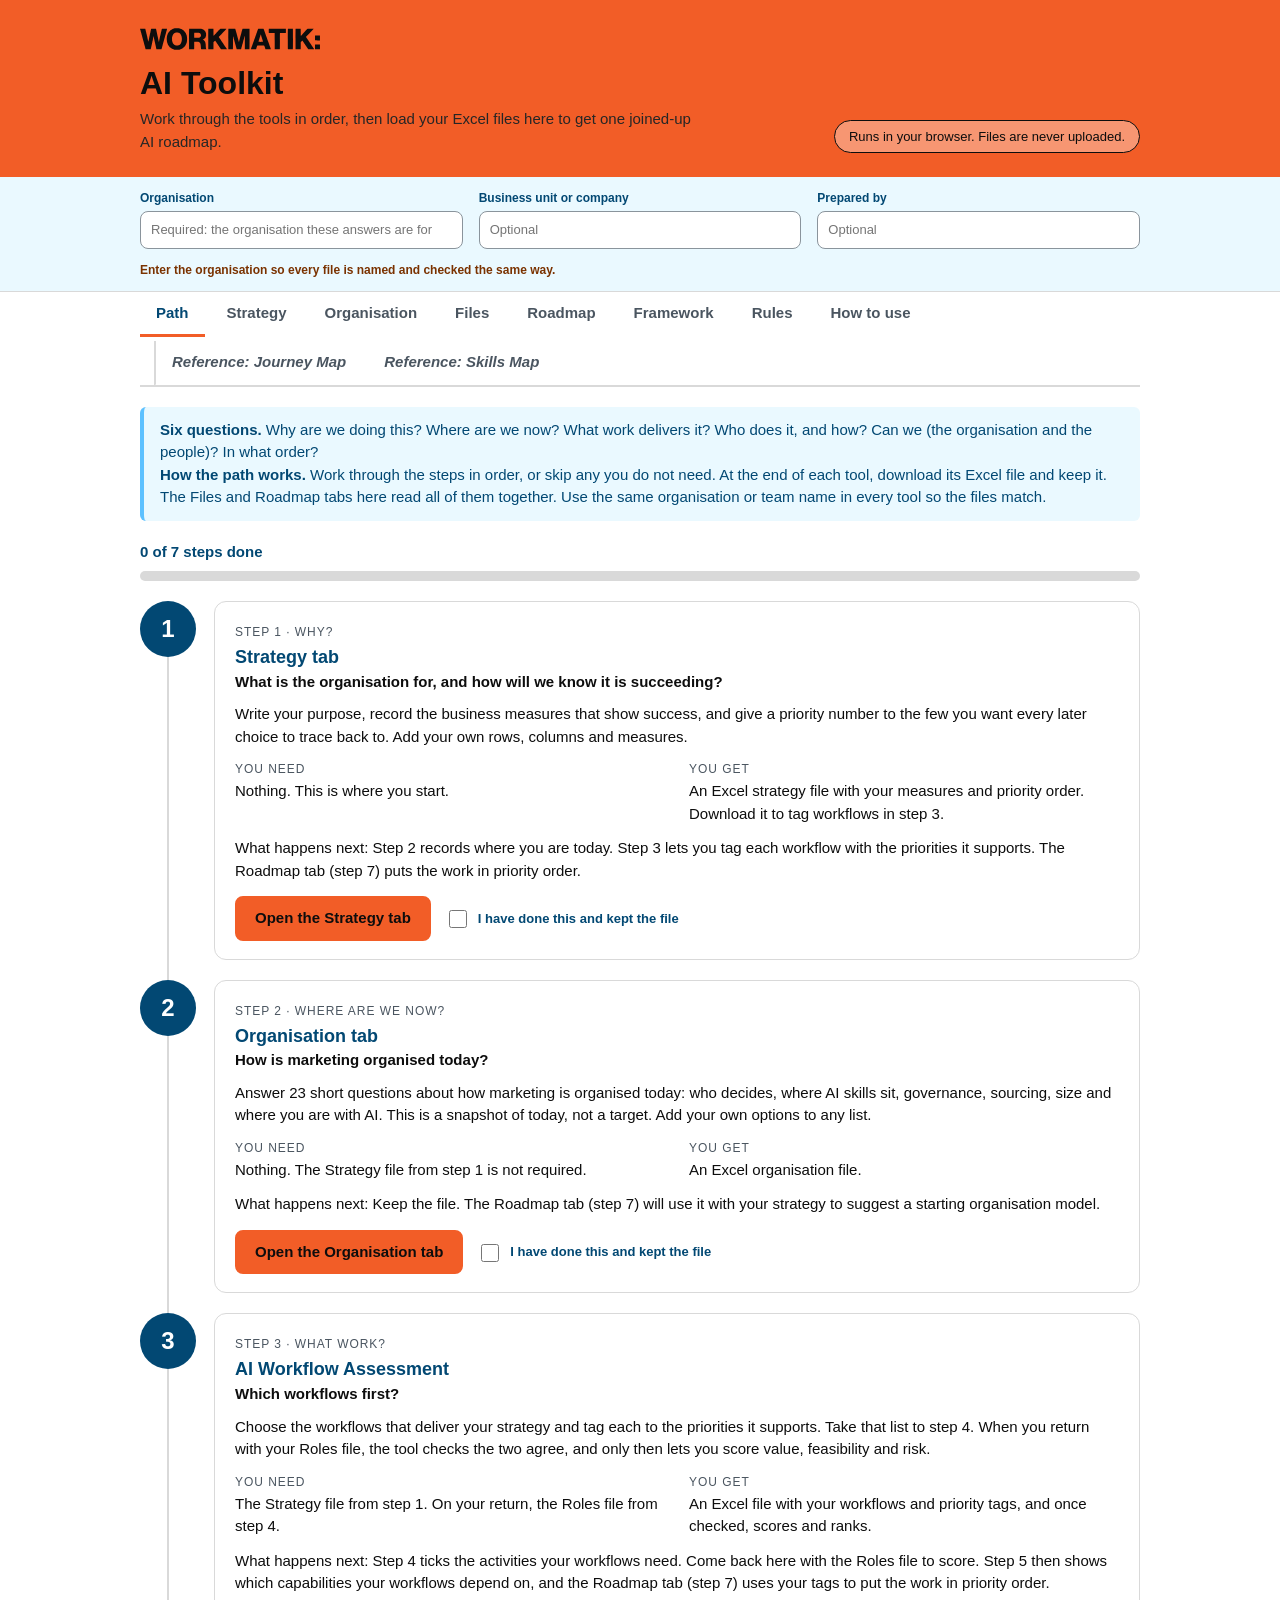
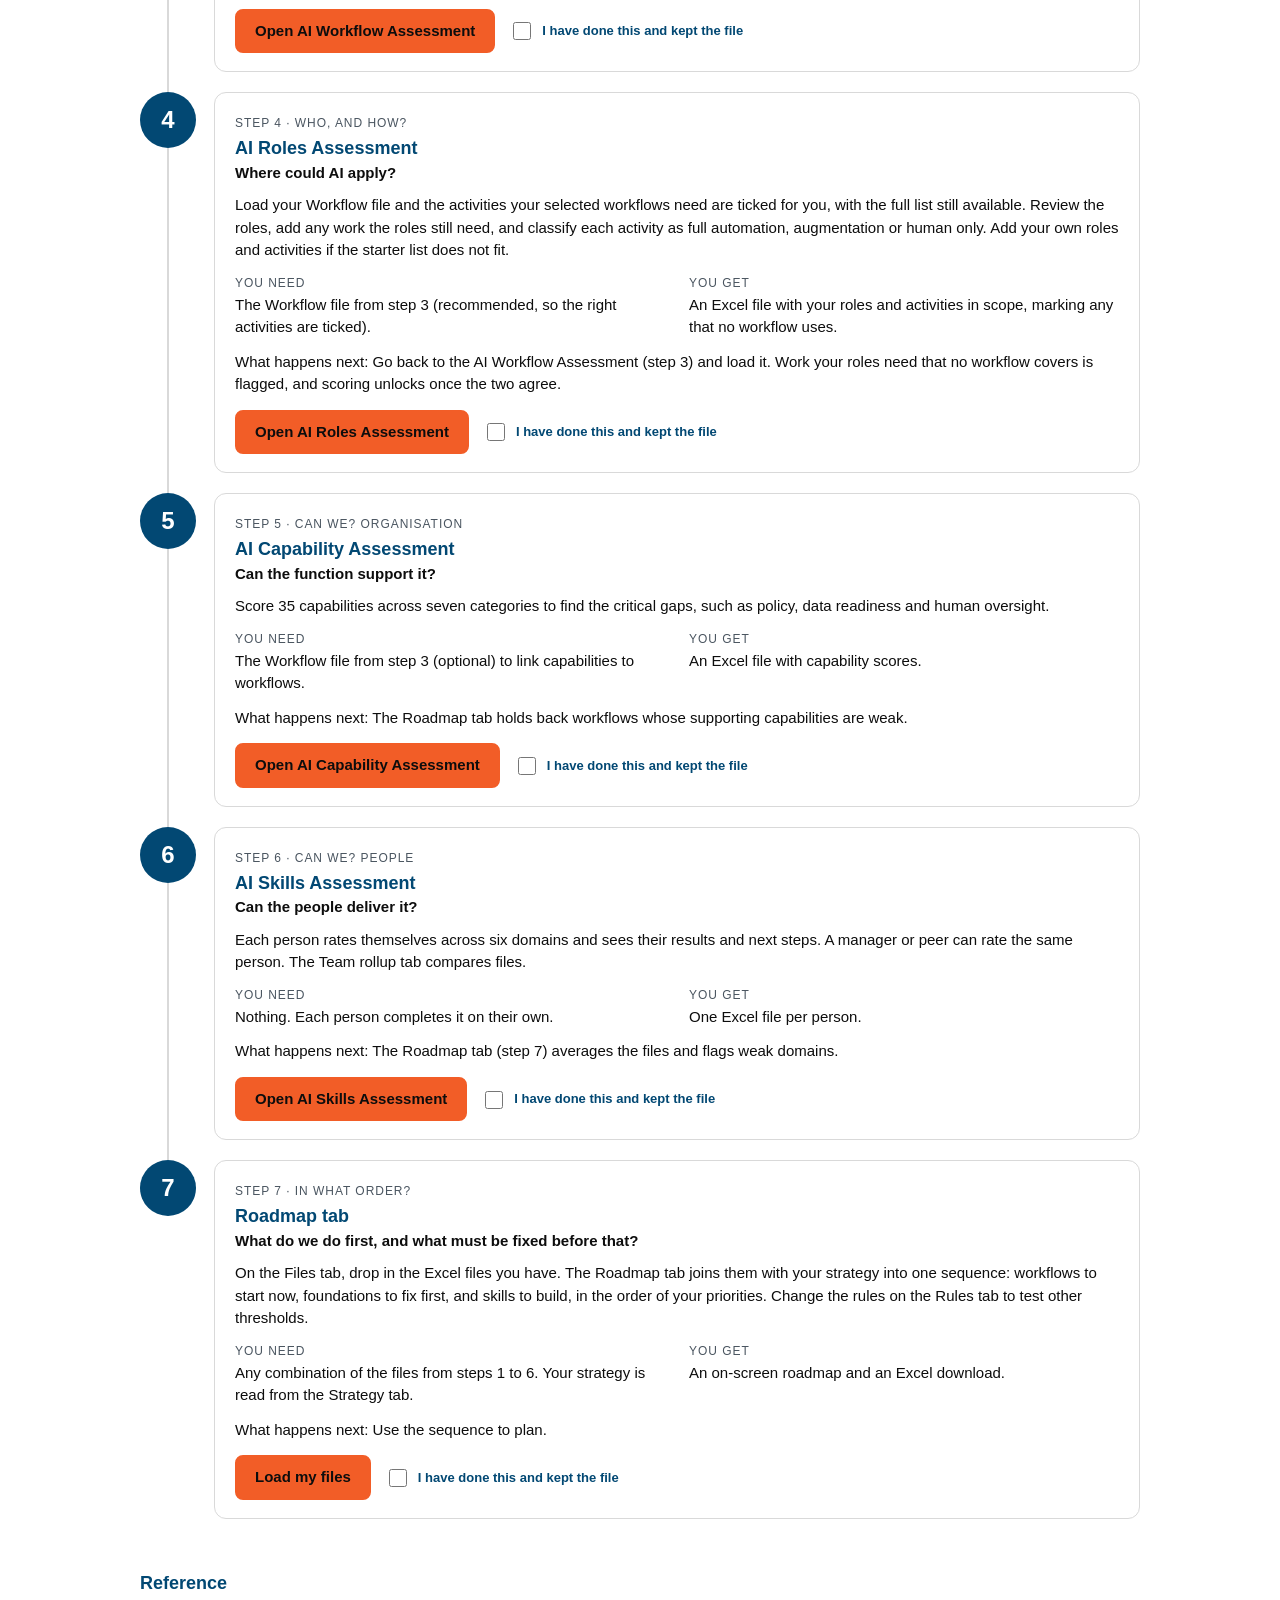
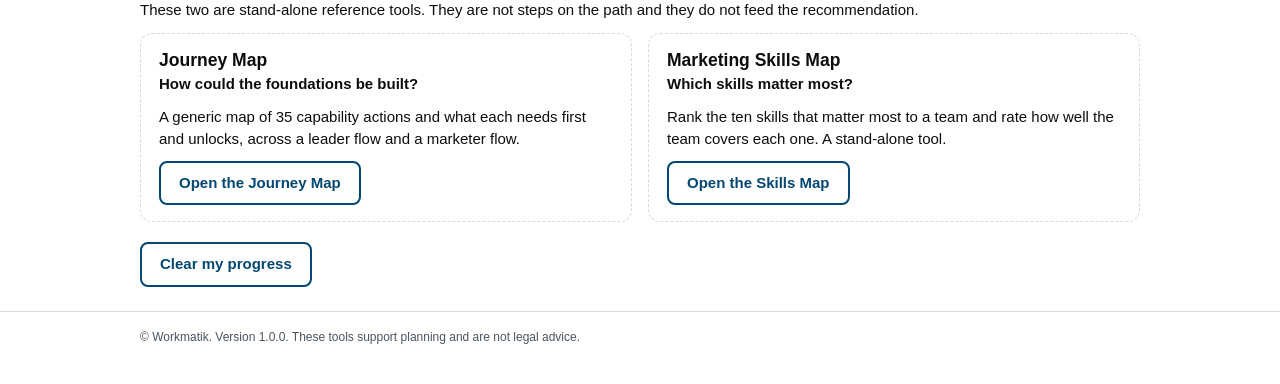
==== index.html @ 6f451d97 "Framework: organisation models, team shape, sources Co-Authored-By: Claude Sonnet 5.5 <noreply@anthr" ====
<!doctype html>
<html lang="en-GB">
<head>
<meta charset="utf-8">
<meta name="viewport" content="width=device-width, initial-scale=1">
<title>AI Toolkit | Workmatik</title>
<meta name="description" content="A guided path through the Workmatik AI tools: roles, workflows, capabilities, skills and one joined-up strategy. Each step says what to do, what file you get and where it goes next.">
<meta property="og:title" content="Workmatik AI Toolkit">
<meta property="og:description" content="Seven steps from your strategy to one joined-up AI roadmap. Each tool runs in your browser.">
<meta property="og:type" content="website">
<meta property="og:url" content="https://scottstockwellworkmatik.github.io/workmatik-ai-toolkit/">
<meta property="og:site_name" content="Workmatik">
<meta property="og:image" content="https://scottstockwellworkmatik.github.io/workmatik-ai-toolkit/og-image-toolkit-steps.png">
<meta property="og:image:width" content="2400">
<meta property="og:image:height" content="1260">
<meta property="og:image:alt" content="Workmatik AI Toolkit: seven connected steps from Strategy to Roadmap">
<meta name="twitter:card" content="summary_large_image">
<link rel="icon" type="image/png" href="favicon-96x96.png" sizes="96x96">
<link rel="icon" type="image/svg+xml" href="favicon.svg">
<link rel="shortcut icon" href="favicon.ico">
<link rel="apple-touch-icon" sizes="180x180" href="apple-touch-icon.png">
<meta name="apple-mobile-web-app-title" content="AI Toolkit">
<link rel="manifest" href="site.webmanifest">
<link rel="stylesheet" href="css/styles.css?v=1">
<link rel="stylesheet" href="css/toolkit.css?v=11">
<link rel="stylesheet" href="css/framework.css?v=1">
<link rel="stylesheet" href="css/workmatik-shared.css?v=3x">
</head>
<body>
<a class="skip" href="#main">Skip to content</a>
<header class="site-header">
  <div class="wrap header-inner">
    <div>
      <img class="logo" src="assets/logo-black.svg" alt="Workmatik" id="logoScreen">
      <h1>AI Toolkit</h1>
      <p class="sub">Work through the tools in order, then load your Excel files here to get one joined-up AI roadmap.</p>
    </div>
    <p class="privacy-chip">Runs in your browser. Files are never uploaded.</p>
  </div>
</header>
<div id="orgBlock"></div>

<main id="main" class="wrap">
  <p id="loadError" class="error" role="alert" hidden></p>
  <div class="tabs" role="tablist" aria-label="Sections">
    <button class="tab" role="tab" id="tab-path" aria-controls="panel-path" aria-selected="true">Path</button>
    <button class="tab" role="tab" id="tab-strategy" aria-controls="panel-strategy" aria-selected="false" tabindex="-1">Strategy</button>
    <button class="tab" role="tab" id="tab-organisation" aria-controls="panel-organisation" aria-selected="false" tabindex="-1">Organisation</button>
    <button class="tab" role="tab" id="tab-files" aria-controls="panel-files" aria-selected="false" tabindex="-1">Files</button>
    <button class="tab" role="tab" id="tab-roadmap" aria-controls="panel-roadmap" aria-selected="false" tabindex="-1">Roadmap</button>
    <button class="tab" role="tab" id="tab-framework" aria-controls="panel-framework" aria-selected="false" tabindex="-1">Framework</button>
    <button class="tab" role="tab" id="tab-rules" aria-controls="panel-rules" aria-selected="false" tabindex="-1">Rules</button>
    <button class="tab" role="tab" id="tab-guide" aria-controls="panel-guide" aria-selected="false" tabindex="-1">How to use</button>
    <button class="tab ref first" role="tab" id="tab-journey" aria-controls="panel-journey" aria-selected="false" tabindex="-1">Reference: Journey Map</button>
    <button class="tab ref" role="tab" id="tab-skillsmap" aria-controls="panel-skillsmap" aria-selected="false" tabindex="-1">Reference: Skills Map</button>
  </div>

  <section id="panel-path" role="tabpanel" aria-labelledby="tab-path">
  <div class="info-box"><strong>Six questions.</strong> Why are we doing this? Where are we now? What work delivers it? Who does it, and how? Can we (the organisation and the people)? In what order? <br><strong>How the path works.</strong> Work through the steps in order, or skip any you do not need. At the end of each tool, download its Excel file and keep it. The Files and Roadmap tabs here read all of them together. Use the same organisation or team name in every tool so the files match.</div>

  <div class="tk-progress" aria-live="polite"><span id="progressText"></span><div class="bar" aria-hidden="true"><span id="progressBar"></span></div></div>

  <ol class="tk-steps" id="steps"></ol>

  <h2 class="tk-ref-h">Reference</h2>
  <p class="lead">These two are stand-alone reference tools. They are not steps on the path and they do not feed the recommendation.</p>
  <ul class="tk-refs" id="refSteps"></ul>

  <div class="actions"><button class="btn" id="btnReset" type="button">Clear my progress</button></div>
  </section>

  <section id="panel-strategy" role="tabpanel" aria-labelledby="tab-strategy" hidden>
    <div class="info-box"><strong>Start with business success.</strong> Say what the organisation is for, then list the measures that show it is succeeding. Choose a priority number (1 is first) on the few measures you want to carry through the other tools. Everything you tag later traces back to these.</div>
    <div class="card">
      <h2>Purpose and strategy</h2>
      <label for="strategyPurpose" class="hint">One or two sentences for your over-arching strategy: what your organisation or business area is for and how you intend to succeed.</label>
      <textarea id="strategyPurpose" rows="3" maxlength="600" class="sm-purpose"></textarea>
    </div>
    <div class="card">
      <h2>Measures that show success</h2>
      <p class="hint">Rows are the outcomes you want. Columns are how you judge them. Add, rename or remove either to suit your organisation. A measure with a priority number is tracked through the rest of the toolkit; leave it as Not tracked to keep it on record only.</p>
      <div id="strategyMatrix"></div>
    </div>
    <div class="card">
      <h2>Tracked priorities</h2>
      <div id="strategyRanked"></div>
    </div>
    <div class="actions">
      <button class="btn primary" id="btnStrategyDownload" type="button">Download strategy (XLSX)</button>
      <button class="btn" id="btnStrategyLoad" type="button">Load a strategy file</button>
      <button class="btn" id="btnStrategyClear" type="button">Clear</button>
      <input id="strategyFile" type="file" accept=".xlsx" hidden>
    </div>
    <ul id="strategyMessages" class="messages" aria-live="polite"></ul>
    <div id="strategyNext" class="sm-next" hidden></div>
  </section>

  <section id="panel-files" role="tabpanel" aria-labelledby="tab-files" hidden>
    <div class="info-box"><strong>Load the files you have.</strong> Use the Excel files you downloaded from the other Workmatik tools. Any combination works. The page recognises each file by its contents, so you can load them all at once.</div>
    <div class="dropzone" id="dropzone">
      <button class="btn primary" id="btnPick" type="button">Choose Excel files</button>
      <input id="fileInput" type="file" accept=".xlsx" multiple hidden>
      <span>or drop them here</span>
    </div>
    <ul id="loadMessages" class="messages" aria-live="polite"></ul>
    <div class="card">
      <h2>Files loaded</h2>
      <div class="table-scroll"><table id="fileTable"></table></div>
      <div class="actions"><button class="btn primary" id="btnGoRoadmap" type="button">See the roadmap</button><button class="btn" id="btnClear" type="button">Remove all files</button></div>
    </div>
  </section>

  <section id="panel-roadmap" role="tabpanel" aria-labelledby="tab-roadmap" hidden>
    <div id="roadmapEmpty" class="empty">Load at least one file on the Files tab to see the roadmap.</div>
    <div id="roadmapBody" hidden></div>
  </section>

  <section id="panel-organisation" role="tabpanel" aria-labelledby="tab-organisation" hidden>
    <div id="orgStep"></div>
  </section>

  <section id="panel-journey" role="tabpanel" aria-labelledby="tab-journey" hidden>
    <div class="info-box"><strong>Reference.</strong> A generic map. It is not a step on the path and not a recommendation for your organisation.</div>
    <iframe class="tk-frame" id="frame-journey" data-src="journey/index.html?embed=1" title="Marketing AI Journey Map"></iframe>
  </section>

  <section id="panel-skillsmap" role="tabpanel" aria-labelledby="tab-skillsmap" hidden>
    <div class="info-box"><strong>Reference.</strong> The Marketing Skills Map is a stand-alone tool. It is not a step on the path and it does not feed the recommendation.</div>
    <h2>Marketing Skills Map</h2>
    <p>Rank the ten skills that matter most to a team and rate how well the team covers each one. It opens in a new tab, and your organisation details are carried across for you.</p>
    <p><a class="btn primary" href="../ai-skills-map/" target="_blank" rel="noopener">Open the Marketing Skills Map</a></p>
  </section>

  <section id="panel-framework" role="tabpanel" aria-labelledby="tab-framework" hidden>
    <div id="fwref"><h1>AI Framework Reference</h1><p class="fw-intro">What domain, capability, skill, workflow, activity and use case each mean, and how the Workmatik AI tools fit together.</p><main>

  <h2>The terms at a glance</h2>
  <p class="lead">One word per level, used the same way in every tool. Capabilities and skills describe what can be done. Roles, workflows, activities and use cases describe the work.</p>
  <table class="defs">
    <thead><tr><th>Term</th><th>What it is</th><th>Question it answers</th><th>Level</th><th>Real example</th></tr></thead>
    <tbody>
      <tr><td>Domain</td><td>A subject area that groups related items. It is a heading, not something that can be scored on its own.</td><td>Which area is this in?</td><td><span class="tag">Grouping</span></td><td>&ldquo;Data &amp; privacy&rdquo; (AI Skills Assessment)</td></tr>
      <tr><td>Capability</td><td>Something a team or function can do reliably, repeatedly and with evidence. It does not depend on one person.</td><td>Can the function do this?</td><td><span class="tag">Team or function</span></td><td>G1, &ldquo;Set AI policy and acceptable use&rdquo;</td></tr>
      <tr><td>Skill</td><td>What an individual knows or can do, rated by level.</td><td>Can this person do this?</td><td><span class="tag">Individual</span></td><td>&ldquo;Assesses AI tools against EU AI Act classification criteria&rdquo; at Level 3</td></tr>
      <tr><td>Role</td><td>A job, made up of tasks and activities.</td><td>Who does the work?</td><td><span class="tag work">Work</span></td><td>Content Writer / Copywriter</td></tr>
      <tr><td>Workflow</td><td>A repeatable sequence of steps, handoffs and decisions that turns an input into an outcome, usually across several roles.</td><td>How does the work flow, end to end?</td><td><span class="tag work">Work</span></td><td>Content planning to publication (WF01)</td></tr>
      <tr><td>Activity</td><td>One unit of work inside a role and inside a workflow. This is the shared unit.</td><td>What exactly is done?</td><td><span class="tag work">Work</span></td><td>&ldquo;Blog post writing&rdquo;</td></tr>
      <tr><td>Use case</td><td>A specific application of AI to a specific activity or workflow, for a stated outcome.</td><td>Where and how do we apply AI?</td><td><span class="tag work">Work</span></td><td>That activity classed as Augmentation: AI supports, a person decides</td></tr>
    </tbody>
  </table>

  <h2>An analogy: a restaurant kitchen</h2>
  <div class="card">
    <ul class="kitchen">
      <li><b>Domain</b> is the section of the kitchen, such as pastry or grill.</li>
      <li><b>Capability</b> is the kitchen being able to put out a perfect dessert at 200 covers, however many cooks are on shift.</li>
      <li><b>Skill</b> is one chef&rsquo;s knife work or piping.</li>
      <li><b>Role</b> is the station a cook works.</li>
      <li><b>Workflow</b> is a dish&rsquo;s journey from order ticket through each station to the plate.</li>
      <li><b>Activity</b> is one step on that journey, such as plating the sauce.</li>
      <li><b>Use case</b> is tonight&rsquo;s decision to use a new machine at one step, or to redesign the whole dish.</li>
    </ul>
    <p class="hint" style="margin-top:8px">Skills build capabilities, and capabilities make use cases possible. A use case fails when the capability is missing, even if individual skills are strong. A brilliant prompter with no approved data or policy still cannot deliver.</p>
  </div>

  <h2>How they nest</h2>
  <p class="lead">Two sides of one organisation. The left asks what it is able to do. The right asks what work it does. Use cases sit where the two meet.</p>
  <div class="tree">
    <div class="col cap">
      <h3>What the organisation can do</h3>
      <div class="node">Domain or category<small>The heading that groups related items</small></div>
      <div class="indent">
        <div class="node">Capability<small>Function level. Scored in the AI Capability Assessment</small></div>
        <div class="node">Skill<small>Individual level. Scored in the AI Skills Assessment</small></div>
      </div>
    </div>
    <div class="col work">
      <h3>What work it does</h3>
      <div class="node">Role &rarr; Task &rarr; Activity<small>Who does what. Sorted in the AI Roles Assessment</small></div>
      <div class="node">Workflow &rarr; Step &rarr; Activity<small>How the work flows end to end</small></div>
      <p class="hint" style="margin:0">The same activity belongs to one role and sits in one or more workflows. Roles are the vertical slices, workflows the horizontal ones.</p>
    </div>
  </div>
  <div class="usecase"><b>Use case</b> = an AI intervention at one activity or step, or a redesign of a whole workflow. It needs capabilities (the function can support it) and skills (people can deliver it).</div>

  <h2>Work modes</h2>
  <p class="lead">A work mode is the kind of work a person is accountable for at a given moment. One person can work in more than one mode, so a campaign manager might be a Practitioner in one task and an Orchestrator in the next. Work modes are the Workmatik framework, not research findings. They describe the type of person who does a job, not the job itself.</p>
  <table class="defs">
    <thead><tr><th>Work mode</th><th>What they do</th><th>In the kitchen</th></tr></thead>
    <tbody>
      <tr><td><b>Strategist</b></td><td>Owns outcomes and makes judgement calls. Sets direction for agents, decides when AI output is good enough and when it needs human intervention, and holds the commercial accountability for the pod&rsquo;s results.</td><td>The head chef, who decides the menu and when a dish is good enough to leave the pass</td></tr>
      <tr><td><b>Orchestrator</b></td><td>Designs and manages the agent workflows. Defines the quality parameters agents work within, supervises execution at scale, catches failure modes before they compound, and keeps improving the workflow design as capability matures.</td><td>The kitchen manager who designs the stations and how orders flow between them</td></tr>
      <tr><td><b>Builder</b></td><td>Builds and maintains the agents and automations that the workflows run on, and tests them before others rely on them. An interim mode: as agent building becomes a core skill, it is expected to merge into Practitioner.</td><td>The person who sets up and maintains the new equipment so the cooks can use it</td></tr>
      <tr><td><b>Governor</b></td><td>Owns the human decision gates: brand safety, compliance review, quality assurance on AI-generated content, and escalation when an agent output falls outside acceptable parameters.</td><td>The person who checks allergens and hygiene before a plate goes out</td></tr>
      <tr><td><b>Practitioner</b></td><td>Teams with the agents and uses AI to deliver campaigns, build relationships and drive impact, to delight customers with the organisation&rsquo;s products and services.</td><td>The cook who works the station with the new equipment</td></tr>
    </tbody>
  </table>
  <p class="hint"><b>Mindset is different.</b> A mindset is how someone works across all five modes, such as an innovator&rsquo;s curiosity. It is not a sixth mode: an innovative Governor and an innovative Practitioner still do different work.</p>
  <p class="hint"><b>Related research.</b> McKinsey &amp; Company, &ldquo;From anxiety to advantage: A marketing organization that thrives with AI&rdquo; (June 2026), names builders, orchestrators and standard bearers as marketing skill types and describes the same shift from a pyramid to a possible diamond. https://www.mckinsey.com/capabilities/growth-marketing-and-sales/our-insights/from-anxiety-to-advantage-a-marketing-organization-that-thrives-with-ai</p>
  <h3>How much each organisation model leans on each work mode</h3>
  <table class="defs">
    <thead><tr><th>Organisation model</th><th>Strategist</th><th>Orchestrator</th><th>Builder</th><th>Governor</th><th>Practitioner</th></tr></thead>
    <tbody>
      <tr><td><b>A</b> Governed hub</td><td>Medium</td><td>High</td><td>Medium</td><td>High</td><td>Medium</td></tr>
      <tr><td><b>B</b> Hub and spoke</td><td>Medium</td><td>Medium</td><td>High</td><td>Medium</td><td>High</td></tr>
      <tr><td><b>C</b> Outcome pods on a shared platform</td><td>High</td><td>Medium</td><td>Medium</td><td>Medium</td><td>High</td></tr>
      <tr><td><b>D</b> Fixed base with assembled crews</td><td>High</td><td>Medium</td><td>Medium</td><td>High</td><td>High</td></tr>
      <tr><td><b>E</b> Orchestrator-led lean team</td><td>High</td><td>High</td><td>High</td><td>Medium</td><td>Low</td></tr>
    </tbody>
  </table>
  <p class="hint">Draft ratings built from the research brief&rsquo;s description of each model. They are a starting point to test with clients, not findings.</p>

  <h2>Worked example, from the tools themselves</h2>
  <p class="lead">One activity from the AI Roles Assessment, placed in a workflow from the AI Workflow Assessment and traced back to the capabilities and skills that would make it work. The links between them are the author&rsquo;s judgement.</p>
  <div class="chain">
    <div class="link"><span class="k">Role</span><span>Content Writer / Copywriter (R02), in the group Content and creative</span></div>
    <div class="link"><span class="k">Task</span><span>Content Creation</span></div>
    <div class="link"><span class="k">Activity</span><span>Blog post writing (A025), classified <b>Augmentation</b> in the AI Roles Assessment</span></div>
    <div class="link"><span class="k">Workflow</span><span>Content planning to publication (WF01): content gap analysis, editorial calendar, content brief, blog post writing, fact checking, brand voice check, editing, publishing, performance reporting. Blog post writing is step 4 of 9.</span></div>
    <div class="link"><span class="k">Use case</span><span>AI produces a first draft of the blog post, a person edits and approves it.</span></div>
    <div class="link"><span class="k">Capabilities needed</span><span>G1 Policy and acceptable use &middot; D2 Data quality and availability &middot; W3 Human-in-the-loop design &middot; W2 End-to-end redesign and embedding</span></div>
    <div class="link"><span class="k">Skills needed</span><span>Domains from the AI Skills Assessment: AI literacy, Ethics, Tools, Data &amp; privacy</span></div>
  </div>

  <h2>How the tools fit together</h2>
  <p class="lead">Read in order, they answer six questions: <b>Why</b> are we doing this, <b>where are we now</b>, <b>what work</b> delivers it, <b>who</b> does it and how, <b>can we</b> (organisation and people), and <b>in what order</b>. The Journey Map and Skills Map are reference modules outside the path.</p>
  <div class="apps">
    <div class="app"><div><span class="step-n">1</span><h3 style="display:inline">AI Toolkit: Strategy</h3></div><span class="lvl">Why?</span><p class="q">What is the organisation for, and how will we know it is succeeding? Record your purpose and the measures that show business success, then rank the few that matter most. Every later choice traces back to these.</p><a class="go" href="#strategy">Open the Strategy tab</a></div>
    <div class="app"><div><span class="step-n">2</span><h3 style="display:inline">AI Toolkit: Organisation</h3></div><span class="lvl">Where are we now?</span><p class="q">Where are we now? Answer 23 short questions about how marketing is organised today: who decides, where AI skills sit, governance, sourcing, size and AI position. It is a snapshot of today, not a target. Add your own options.</p><a class="go" href="#organisation">Open the Organisation tab</a></div>
    <div class="app"><div><span class="step-n">3</span><h3 style="display:inline">AI Workflow Assessment</h3></div><span class="lvl">What work?</span><p class="q">Which workflows first? Scores 31 starter workflows (or your own) on value, feasibility and risk, adds an indicative EU AI Act tier, and ranks the use cases to start with. You choose and tag workflows first, then load your Roles file to check they agree before scoring.</p><a class="go" href="https://scottstockwellworkmatik.github.io/ai-workflow-assessment/">Open the tool</a></div>
    <div class="app"><div><span class="step-n">4</span><h3 style="display:inline">AI Roles Assessment</h3></div><span class="lvl">Who, and how?</span><p class="q">Where could AI apply? Classifies 519 activities across 31 roles, in six groups, as full automation, augmentation or human only. Loads your Workflow file to tick the activities your workflows need. You can add your own roles and activities.</p><a class="go" href="https://scottstockwellworkmatik.github.io/ai-roles-assessment/">Open the tool</a></div>
    <div class="app"><div><span class="step-n">5</span><h3 style="display:inline">AI Capability Assessment</h3></div><span class="lvl">Can we? Organisation</span><p class="q">Can the function support it? Scores 35 capabilities across seven categories and shows critical gaps.</p><a class="go" href="https://scottstockwellworkmatik.github.io/ai-capability-assessment/">Open the tool</a></div>
    <div class="app"><div><span class="step-n">6</span><h3 style="display:inline">AI Skills Assessment</h3></div><span class="lvl">Can we? People</span><p class="q">Can the people deliver it? Rates six domains across five levels, with EU AI Act indicators.</p><a class="go" href="https://scottstockwellworkmatik.github.io/ai-skills-assessment/">Open the tool</a></div>
    <div class="app"><div><span class="step-n">7</span><h3 style="display:inline">AI Toolkit: Roadmap</h3></div><span class="lvl">In what order?</span><p class="q">What do we do first, and what must be fixed before that? A guided path through the tools above. Its Roadmap tab combines their Excel files with your strategy into one sequence of workflows, foundations and skills to build.</p><a class="go" href="./">Open the toolkit</a></div>
    <div class="app"><div><span class="step-n">R</span><h3 style="display:inline">Reference: Marketing AI Journey Map</h3></div><span class="lvl">Reference</span><p class="q">How could the foundations be built? Shows what each of 35 capability actions needs first and what it unlocks, across a leader flow and a marketer flow. A stand-alone reference module: not a step on the path.</p><a class="go" href="https://scottstockwellworkmatik.github.io/ai-journey-map/">Open the tool</a></div>
    <div class="app"><div><span class="step-n">R</span><h3 style="display:inline">Reference: Marketing Skills Map</h3></div><span class="lvl">Reference</span><p class="q">Which skills matter most, and where does the team have gaps? Ranks the top 10 skills and rates coverage. A stand-alone reference module: not a step on the path.</p><a class="go" href="https://scottstockwellworkmatik.github.io/ai-skills-map/">Open the tool</a></div>
  </div>

  <h2>How the files connect</h2>
  <p class="lead">Each tool downloads an Excel file. Items carry a stable ID, so another tool can recognise them even if the wording changes. Nothing is sent anywhere: files move only when you download and load them.</p>
  <table class="defs">
    <thead><tr><th>Item</th><th>ID</th><th>Your own</th><th>Set by</th></tr></thead>
    <tbody>
      <tr><td>Role</td><td>R01 to R31</td><td>RC01 onwards</td><td>AI Roles Assessment</td></tr>
      <tr><td>Activity</td><td>A001 to A519</td><td>AC001 onwards</td><td>AI Roles Assessment</td></tr>
      <tr><td>Workflow</td><td>WF01 to WF31</td><td>WFC01 onwards</td><td>AI Workflow Assessment</td></tr>
      <tr><td>Capability</td><td>S1, W1, O1 and so on, one letter and a number</td><td>Not yet</td><td>AI Capability Assessment</td></tr>
      <tr><td>Skill domain</td><td>SD01 to SD06</td><td>Not yet</td><td>AI Skills Assessment</td></tr>
      <tr><td>Marketing skill</td><td>MS01 to MS10</td><td>Not yet</td><td>Marketing Skills Map</td></tr>
    </tbody>
  </table>
  <div class="usecase"><b>Working today:</b> every tool&rsquo;s Excel file carries its IDs in a &ldquo;Workmatik data&rdquo; sheet. The AI Workflow Assessment loads a file from the AI Roles Assessment, so workflows and steps follow the roles and activities you put in scope, including your own. The AI Capability Assessment loads a file from the AI Workflow Assessment and shows which capabilities your scored workflows depend on. The Strategy tab in the AI Toolkit holds your purpose, your business measures and their priority order. The AI Workflow Assessment loads that file so each workflow can be tagged with the priorities it supports. The Roadmap tab loads any combination of the tools&rsquo; files and joins them on these IDs, in your priority order, into one sequence: workflows to start, capabilities to fix first and skills to build. <b>Planned:</b> the skills tools reading the workflow and capability files.</div>

  <h2>Role groups</h2>
  <p class="lead">The AI Roles Assessment lists roles in six groups, alphabetical within each. The AI Workflow Assessment uses the same six groups for its workflows.</p>
  <table class="defs">
    <thead><tr><th>Group</th><th>Roles</th></tr></thead>
    <tbody>
      <tr><td>Strategy and planning</td><td>Brand Strategist; Competitive Intelligence Analyst; Customer Insights Analyst; Marketing Planning and Budget Manager</td></tr>
      <tr><td>Content and creative</td><td>Content Strategist; Content Writer / Copywriter; Creative and Design Specialist; Localisation Specialist; Synthetic Content Specialist</td></tr>
      <tr><td>Demand and channels</td><td>ABM Specialist; Demand Generation Specialist; Email Marketing Specialist; Performance Marketing Specialist; SEO Specialist; Social Media Specialist; Website and Digital Experience Specialist</td></tr>
      <tr><td>Go-to-market and relationships</td><td>Customer Marketing Specialist; Event Marketing Specialist; Field Marketing Specialist; Partner Marketing Specialist; PR / Communications Specialist; Product Marketing Manager</td></tr>
      <tr><td>Operations, data and delivery</td><td>Agency and Vendor Manager; Campaign and Project Manager; Marketing Data Analyst; Marketing Operations Specialist; Revenue Operations Specialist</td></tr>
      <tr><td>AI and emerging</td><td>AEO/GEO Specialist; AI Marketing Operations Specialist; Conversational AI Specialist; Marketing AI Governance Specialist</td></tr>
    </tbody>
  </table>
  <p class="hint">The groups and the allocation of roles to them are the author&rsquo;s judgement and have no published source.</p>

  <h2>Naming rules</h2>
  <div class="card">
    <ol class="rules">
      <li><b>Domain and category mean the same thing.</b> The AI Skills Assessment says domain and the AI Capability Assessment says category. Either is fine, but do not use both in one place.</li>
      <li><b>Activity means a unit of work.</b> In the Journey Map each capability also has an action to build it, such as &ldquo;Set AI policy and acceptable use&rdquo;. Call that a capability action, so it is not confused with a job activity.</li>
      <li><b>A flow is a lane, not a workflow.</b> The Journey Map&rsquo;s two flows are the leader and marketer lanes. Keep &ldquo;workflow&rdquo; for the work itself.</li>
      <li><b>A group is a heading, not a level.</b> Role groups (such as Strategy and planning) and workflow groups organise lists in the planner. They are not domains and are not scored.</li>
      <li><b>Capability is about the function, skill is about the person.</b> If it can be done by one person leaving and taking it with them, it is a skill, not a capability.</li>
    </ol>
  </div>

  <h2>The organisation model</h2>
  <p class="lead">There is no single best structure for an AI-enabled marketing team. The toolkit offers five models and suggests the one that fits the client&rsquo;s strategy, starting point and gaps. It never decides for the client: when two models score close, it shows both.</p>
  <table class="defs">
    <thead><tr><th>Model</th><th>How it works</th><th>In the kitchen</th></tr></thead>
    <tbody>
      <tr><td><b>A</b> Governed hub</td><td>One central team holds the skills, tools and approvals. Others request work from it.</td><td>One central kitchen cooks for every restaurant.</td></tr>
      <tr><td><b>B</b> Hub and spoke</td><td>A central team sets standards and runs the platform. Spokes in each segment or market do the local work.</td><td>A head chef sets the menu and standards, and each site cooks to it.</td></tr>
      <tr><td><b>C</b> Outcome pods on a shared platform</td><td>Small cross-skilled pods each own a measurable outcome, using one shared platform and data.</td><td>Each station owns its dishes, all using the same pantry and equipment.</td></tr>
      <tr><td><b>D</b> Fixed base with assembled crews</td><td>A stable core team keeps the platform and standards. Crews are assembled around each campaign and then disband.</td><td>A permanent kitchen team, with a catering crew pulled together for each event.</td></tr>
      <tr><td><b>E</b> Orchestrator-led lean team</td><td>A very small team directs agents that do most of the execution.</td><td>One chef running a highly automated kitchen.</td></tr>
    </tbody>
  </table>
  <h3>How the toolkit suggests a model</h3>
  <ol class="steps">
    <li><b>Strategy.</b> Each priority the client ranks (a row and a column of the strategy grid) points to a first and second choice of model. Rank 1 counts in full, lower ranks count for less.</li>
    <li><b>Organisation.</b> Answers about size, data readiness, AI maturity, regulation and similar context add points to the models they favour.</li>
    <li><b>Gaps.</b> Weak capabilities and skills take points off the models that rely on them most. A gap does not rule a model out: it is shown, so the client sees what to fix. A gap that affects every model is listed once as a foundation to fix first.</li>
  </ol>
  <h3>What each priority points to (first choice, then second)</h3>
  <div class="table-scroll"><table class="defs">
    <thead><tr><th>Priority</th><th>Speed</th><th>Quality</th><th>Cost</th></tr></thead>
    <tbody>
<tr><td>Build brand and trust</td><td><b>Hub and spoke</b> then Governed hub</td><td><b>Fixed base, assembled crews</b> then Governed hub</td><td><b>Governed hub</b> then Fixed base, assembled crews</td></tr>
<tr><td>Win new customers</td><td><b>Orchestrator-led lean team</b> then Outcome pods</td><td><b>Hub and spoke</b> then Outcome pods</td><td><b>Fixed base, assembled crews</b> then Orchestrator-led lean team</td></tr>
<tr><td>Grow existing customers</td><td><b>Fixed base, assembled crews</b> then Outcome pods</td><td><b>Hub and spoke</b> then Outcome pods</td><td><b>Outcome pods</b> then Fixed base, assembled crews</td></tr>
    </tbody>
  </table></div>
  <p class="hint">The mappings, weights and answers that add points are the author&rsquo;s judgement and have no published source. They can be changed on the Rules tab of the toolkit and should be tested against real cases.</p>

  <h2>Team shape: pyramid, diamond or hourglass</h2>
  <p class="lead">Shape is the number of people at each level. Think of a kitchen brigade: many commis cooks at the base, a few head chefs at the top. AI changes how many of each the work needs.</p>
  <table class="defs">
    <thead><tr><th>Shape</th><th>What it looks like</th><th>What it means</th></tr></thead>
    <tbody>
      <tr><td><b>Pyramid</b></td><td>Many junior practitioners, fewer at each level above.</td><td>Today&rsquo;s typical team. Volume work is done by the many at the base.</td></tr>
      <tr><td><b>Diamond</b></td><td>A narrow base, a strong middle, a small leadership team.</td><td>AI takes much of the volume work. People in the middle direct agents and handle exceptions. PwC says this should be a deliberate choice, not a default.</td></tr>
      <tr><td><b>Hourglass</b></td><td>A strong base and a strong top, with a lean middle.</td><td>PwC suggests this for knowledge-intensive firms that need to keep building future senior people.</td></tr>
    </tbody>
  </table>
  <h3>How the toolkit estimates it</h3>
  <ol class="steps">
    <li>The client enters people at four levels today: junior practitioners, senior practitioners, managers and directors.</li>
    <li>In the AI Roles Assessment, each activity is marked full automation, augmentation or human only. A role can also record its main level.</li>
    <li>The Roadmap lists the roles the strategy needs and the share of each that is human only, augmented and automated.</li>
    <li>The target number of people in a role is today&rsquo;s number less the work that moves to agents: all of the fully automated activities plus an assumed 25% of the augmented ones. That share is a starting guess, and it can be changed on the Rules tab.</li>
    <li>The Roadmap draws today and target side by side and names each shape. Where the role data is missing, the Organisation tab&rsquo;s own numbers are used.</li>
  </ol>

  <h2>Sources</h2>
  <div class="card">
    <ul>
      <li>McKinsey &amp; Company, &ldquo;From anxiety to advantage: A marketing organization that thrives with AI&rdquo;, June 2026. Describes the move from a pyramid to a possible diamond and the builder, orchestrator and standard-bearer skill types. <a href="https://www.mckinsey.com/capabilities/growth-marketing-and-sales/our-insights/from-anxiety-to-advantage-a-marketing-organization-that-thrives-with-ai">https://www.mckinsey.com/capabilities/growth-marketing-and-sales/our-insights/from-anxiety-to-advantage-a-marketing-organization-that-thrives-with-ai</a></li>
      <li>PwC, &ldquo;No more pyramids: Rethinking your workforce for the agentic AI era&rdquo;, January 2026. Describes the diamond as a deliberate choice and the hourglass for knowledge-intensive firms. <a href="https://www.pwc.com/us/en/tech-effect/ai-analytics/agentic-ai-workforce-redesign.html">https://www.pwc.com/us/en/tech-effect/ai-analytics/agentic-ai-workforce-redesign.html</a></li>
      <li>McKinsey &amp; Company, &ldquo;AI is changing work. Now it has to change the organization&rdquo;, October 2026. Notes that no single operating model wins, and that team size, composition and management layers change as agents take on work. <a href="https://www.mckinsey.com/capabilities/people-and-organization/our-insights/ai-is-changing-work-now-it-has-to-change-the-organization">https://www.mckinsey.com/capabilities/people-and-organization/our-insights/ai-is-changing-work-now-it-has-to-change-the-organization</a></li>
    </ul>
    <p class="hint">The five models, the work modes and the scoring are the author&rsquo;s own synthesis. The sources above support the direction of travel, not the specific mappings.</p>
  </div>

  <h2>Best practice</h2>
  <div class="card">
    <p>Redesign the workflow before choosing tools. Decompose it to small tasks, classify each as automation, augmentation or human only, then redesign around what AI makes possible rather than automating today&rsquo;s steps. Derive the skills you need from the redesigned workflow, not from existing job descriptions.</p>
    <p class="hint">The definitions, structure and sequence on this page are the author&rsquo;s judgement and have no published source. Treat them as a starting point to challenge and adapt for your team.</p>
  </div>
</main></div>
  </section>

  <section id="panel-rules" role="tabpanel" aria-labelledby="tab-rules" hidden>
    <div class="info-box"><strong>The rules behind the sequence.</strong> Change a value and the Roadmap tab updates. All of these are the author&rsquo;s proposals and have no published source.</div>
    <div class="card">
      <h2>Thresholds</h2>
      <div class="thr">
        <label><span class="lbl">Capability is weak at or below</span><input id="rCap" type="number" min="1" max="5" step="0.5"></label>
        <label><span class="lbl">Workflows to start first</span><input id="rFirst" type="number" min="1" max="10" step="1"></label>
        <label><span class="lbl">Skill domain is a gap at or below (0 to 4)</span><input id="rSkill" type="number" min="0" max="4" step="0.5"></label>
      </div>
    </div>
    <div class="card" id="modelRulesCard">
      <h2>Organisation model scoring</h2>
      <p class="hint">These weights decide how the recommended model is chosen. Change a value and the Strategy, Organisation and Roadmap results follow. Values reset when you leave the page. They are the author&rsquo;s proposals to calibrate with real cases.</p>
      <div class="thr" id="modelScalars"></div>
      <h3>Gap weights: points taken off a model for each level of gap (a large gap counts double)</h3>
      <div class="table-scroll"><table id="gapWeightTable"></table></div>
      <h3>Organisation answers: points added to a model</h3>
      <div class="table-scroll"><table id="contextTable"></table></div>
      <p><button type="button" class="btn" id="btnResetModelRules">Restore proposed values</button></p>
    </div>
    <div class="card">
      <h2>How the sequence is built</h2>
      <ol class="steps">
        <li><strong>Start now.</strong> Workflows in the Start here group whose capabilities are not weak, highest priority first, up to the number above.</li>
        <li><strong>Quick wins.</strong> Workflows in the Quick win group whose capabilities are not weak.</li>
        <li><strong>Fix first, then build.</strong> Start here and Prepare first workflows held up by a weak capability. The weak capabilities are listed as foundations, earliest journey-map phase first, then by how many workflows they hold up.</li>
        <li><strong>Hold.</strong> Park workflows, and any workflow in a prohibited tier, which should not go ahead.</li>
        <li><strong>Skills.</strong> Each foundation capability points to skill domains (table below). A domain is a gap if the average is at or below the threshold.</li>
      </ol>
      <p class="hint">A capability that has not been scored is shown as &ldquo;not yet scored&rdquo; and is not treated as weak. If no capability file is loaded, no workflow is held back and the page says so.</p>
    </div>
    <div class="card"><h2>Capability category to skill domain</h2><div class="table-scroll"><table id="mapTable"></table></div><p class="hint">This link is the author&rsquo;s judgement.</p></div>
  </section>

  <section id="panel-guide" role="tabpanel" aria-labelledby="tab-guide" hidden>
    <div class="card"><h2>What this tool does</h2><p>It does not score anything itself. It reads the files from the other tools, matches them on their stable IDs and shows what they say together. Each section needs its own file, and appears only when that file is loaded.</p></div>
    <div class="card"><h2>Which file feeds which section</h2><div class="table-scroll"><table id="feedTable"></table></div></div>
    <div class="card"><h2>Your own data</h2><p>Custom roles and activities from the AI Roles Assessment, and your own workflows from the AI Workflow Assessment, are carried in those files and appear here with their own IDs.</p></div>
    <div class="card"><h2>Download</h2><p>On the Roadmap tab, select <em>Download roadmap (XLSX)</em>. The file lists the sequence, the workflows, the foundation capabilities, the skills findings and the files it was built from.</p></div>
    <div class="card"><h2>About your data</h2><p>This page has no server, no account and no tracking. Files are read in your browser and never uploaded. Nothing is kept when you close or refresh the page, so download the result if you want a record.</p></div>
  </section>



</main>
<footer class="site-footer"><div class="wrap"><p>&copy; Workmatik. Version <span id="fwVersion"></span>. These tools support planning and are not legal advice.</p></div></footer>
<script src="lib/xlsx.full.min.js"></script>
<script src="lib/exceljs.min.js"></script>
<script src="js/workmatik-shared.js?v=5"></script>
<script src="js/archetypes.js?v=11"></script>
<script src="js/strategy-matrix.js?v=9"></script>
<script src="js/organisation.js?v=4"></script>
<script src="js/strategy.js?v=23"></script>
<script src="js/path.js?v=7"></script>
</body>
</html>
---- css/styles.css ----
/* Workmatik brand tokens */
:root {
  --orange: #F25D27;
  --orange-dark: #C8431A;
  --blue: #5DC1FF;
  --navy: #024873;
  --pale: #EAF9FF;
  --grey: #D9D9D9;
  --ink: #0D0D0D;
  --muted: #4A5560;
  --white: #FFFFFF;
  --line: #D9D9D9;

  --lv0: #D9D9D9;
  --lv1: #B5E3FF;
  --lv2: #5DC1FF;
  --lv3: #1F7CAD;
  --lv4: #024873;

  --font: "Neue Haas Grotesk Display Pro", "Neue Haas Grotesk Text Pro", "Helvetica Neue", Helvetica, Arial, sans-serif;
  --radius: 10px;
}

*, *::before, *::after { box-sizing: border-box; }
body { margin: 0; font-family: var(--font); font-size: 15px; line-height: 1.5; color: var(--ink); background: var(--white); }
.wrap { max-width: 1040px; margin: 0 auto; padding: 0 20px; }
h1, h2, h3 { font-weight: 600; line-height: 1.2; margin: 0; }
h2 { font-size: 18px; margin: 28px 0 10px; color: var(--navy); }
p { margin: 0 0 10px; }
[hidden] { display: none !important; }

.skip { position: absolute; left: -999px; top: 0; background: var(--navy); color: var(--white); padding: 8px 12px; z-index: 10; }
.skip:focus { left: 8px; top: 8px; }

/* Header */
.site-header { background: var(--orange); color: var(--ink); padding: 28px 0 24px; }
.header-inner { display: flex; gap: 24px; justify-content: space-between; align-items: flex-end; flex-wrap: wrap; }
.eyebrow { text-transform: uppercase; letter-spacing: .12em; font-size: 12px; color: var(--blue); margin: 0 0 6px; font-weight: 600; }
.logo { display: block; width: 180px; height: auto; margin: 0 0 14px; }
.site-header h1 { font-size: 32px; }
.site-header .sub { margin: 6px 0 0; color: #262626; max-width: 560px; }
.privacy-chip { margin: 0; font-size: 13px; color: var(--ink); background: rgba(255,255,255,.35); border: 1px solid var(--ink); border-radius: 999px; padding: 6px 14px; }
.privacy-chip span { color: var(--ink); }

main { padding-top: 24px; padding-bottom: 48px; }

/* Tabs */
.tabs { display: flex; gap: 6px; flex-wrap: wrap; margin-bottom: 20px; border-bottom: 2px solid var(--grey); }
.tab { font: inherit; font-weight: 600; background: none; border: 0; padding: 10px 16px; cursor: pointer; color: var(--muted); border-bottom: 3px solid transparent; margin-bottom: -2px; }
.tab:hover { color: var(--navy); }
.tab[aria-selected="true"] { color: var(--navy); border-bottom-color: var(--orange); }
:focus-visible { outline: 3px solid var(--orange); outline-offset: 2px; }

/* Boxes */
.info-box { background: var(--pale); border-left: 4px solid var(--blue); border-radius: 6px; padding: 12px 16px; margin-bottom: 18px; color: var(--navy); }
.verify-note { background: #FFF3EC; border-left: 4px solid var(--orange); padding: 10px 14px; border-radius: 6px; font-size: 13px; margin-bottom: 16px; }
.error { background: #FDE8E8; border-left: 4px solid #B42318; padding: 10px 14px; border-radius: 6px; color: #7A1010; }
.card { border: 1px solid var(--line); border-radius: var(--radius); padding: 16px 20px; margin-bottom: 16px; }
.card h2 { margin-top: 0; }
.hint { font-size: 13px; color: var(--muted); font-weight: 400; }

/* Buttons and inputs */
.btn { font: inherit; font-weight: 600; display: inline-block; padding: 9px 18px; border-radius: 8px; border: 2px solid var(--navy); background: var(--white); color: var(--navy); cursor: pointer; }
.btn:hover { background: var(--pale); }
.btn.primary { background: var(--orange); border-color: var(--orange); color: var(--ink); }
.btn.primary:hover { background: var(--orange-dark); border-color: var(--orange-dark); color: var(--white); }
input[type="text"], select { font: inherit; padding: 8px 10px; border: 1px solid #8A949C; border-radius: 8px; background: var(--white); color: var(--ink); width: 100%; }
label { display: block; font-weight: 600; font-size: 13px; color: var(--navy); }
label input, label select { margin-top: 4px; font-weight: 400; }
.meta-form { display: grid; grid-template-columns: repeat(auto-fit, minmax(200px, 1fr)); gap: 14px; margin-bottom: 20px; }
.actions { display: flex; gap: 10px; flex-wrap: wrap; margin: 20px 0 8px; }

/* Domain chips */
.chips { display: flex; gap: 6px; flex-wrap: wrap; margin-bottom: 16px; }
.chip { font: inherit; font-size: 13px; padding: 5px 12px; border: 1px solid var(--navy); background: var(--white); color: var(--navy); border-radius: 999px; cursor: pointer; }
.chip[aria-pressed="true"] { background: var(--navy); color: var(--white); }

/* Domain cards */
details.domain { border: 1px solid var(--line); border-radius: var(--radius); margin-bottom: 12px; overflow: hidden; background: var(--white); }
details.domain > summary { list-style: none; cursor: pointer; padding: 14px 18px; display: flex; gap: 12px; align-items: center; }
details.domain > summary::-webkit-details-marker { display: none; }
details.domain > summary::after { content: "\25BE"; color: var(--navy); margin-left: auto; transition: transform .15s; }
details.domain[open] > summary::after { transform: rotate(180deg); }
.domain-title { font-weight: 600; font-size: 16px; color: var(--navy); }
.domain-desc { font-size: 13px; color: var(--muted); display: block; font-weight: 400; }
.badge { font-size: 12px; background: var(--pale); color: var(--navy); padding: 2px 10px; border-radius: 999px; white-space: nowrap; }
.level-grid { display: grid; grid-template-columns: repeat(5, minmax(0, 1fr)); border-top: 1px solid var(--line); }
.level-col { padding: 12px; border-right: 1px solid var(--line); }
.level-col:last-child { border-right: 0; }
.level-name { font-size: 12px; font-weight: 700; text-transform: uppercase; letter-spacing: .04em; color: var(--navy); display: flex; align-items: center; gap: 6px; }
.dot { width: 10px; height: 10px; border-radius: 50%; display: inline-block; flex: none; }
.level-sub { font-size: 12px; color: var(--muted); margin: 2px 0 8px; }
ul.skills { list-style: none; margin: 0; padding: 0; }
ul.skills li { font-size: 13px; padding: 3px 0 3px 12px; position: relative; line-height: 1.4; }
ul.skills li::before { content: ""; position: absolute; left: 0; top: 10px; width: 5px; height: 5px; border-radius: 50%; background: var(--grey); }
.eu-tag { display: inline-block; font-size: 10px; font-weight: 700; padding: 1px 6px; border-radius: 3px; background: var(--orange); color: var(--ink); margin-left: 6px; vertical-align: middle; white-space: nowrap; }

/* Assessment rows */
.assess-row { border: 1px solid var(--line); border-radius: var(--radius); padding: 14px 18px; margin-bottom: 12px; }
.assess-top { display: grid; grid-template-columns: minmax(160px, 1fr) minmax(160px, 2fr) auto; gap: 14px; align-items: center; }
.assess-name { font-weight: 600; color: var(--navy); }
.assess-name small { display: block; font-weight: 400; color: var(--muted); font-size: 12px; }
input[type="range"] { width: 100%; accent-color: var(--orange); }
.scale { display: flex; justify-content: space-between; font-size: 11px; color: var(--muted); padding: 0 2px; }
.pill { display: inline-block; min-width: 96px; text-align: center; font-size: 12px; font-weight: 700; padding: 4px 12px; border-radius: 999px; }
.pill.lv0, .pill.lv1, .pill.lv2 { color: var(--ink); }
.pill.lv3, .pill.lv4 { color: var(--white); }
.lv0 { background: var(--lv0); } .lv1 { background: var(--lv1); } .lv2 { background: var(--lv2); } .lv3 { background: var(--lv3); } .lv4 { background: var(--lv4); }
.next-step { margin-top: 10px; padding-top: 10px; border-top: 1px dashed var(--line); font-size: 13px; }
.next-step strong { color: var(--navy); }

/* Summary */
.summary-grid { display: grid; grid-template-columns: repeat(auto-fit, minmax(180px, 1fr)); gap: 12px; margin-top: 18px; }
.metric { background: var(--pale); border-radius: var(--radius); padding: 12px 16px; }
.metric .label { font-size: 12px; color: var(--muted); }
.metric .val { font-size: 22px; font-weight: 600; color: var(--navy); }

/* Rollup */
.dropzone { border: 2px dashed var(--navy); border-radius: var(--radius); padding: 22px; display: flex; gap: 14px; align-items: center; flex-wrap: wrap; background: var(--pale); }
.dropzone.over { background: #D6F0FF; }
.dropzone input[type="file"] { position: absolute; width: 1px; height: 1px; opacity: 0; }
.dropzone input[type="file"]:focus-visible + .hint { outline: 3px solid var(--orange); }
.messages { list-style: none; margin: 10px 0 0; padding: 0; font-size: 13px; }
.messages li { padding: 3px 0; }
.messages .bad { color: #7A1010; }
.messages .ok { color: #0B5A2A; }
.rollup-controls { display: flex; gap: 14px; flex-wrap: wrap; align-items: flex-end; margin: 18px 0 4px; }
.rollup-controls label { min-width: 170px; }
.avg-row { display: grid; grid-template-columns: minmax(150px, 220px) 1fr 46px; gap: 12px; align-items: center; margin: 6px 0; font-size: 14px; }
.bar { height: 14px; background: #EEF1F3; border-radius: 7px; overflow: hidden; }
.bar > span { display: block; height: 100%; background: var(--navy); border-radius: 7px; }
.table-scroll { overflow-x: auto; }
table { border-collapse: collapse; width: 100%; font-size: 13px; }
th, td { border: 1px solid var(--line); padding: 6px 10px; text-align: left; }
th { background: var(--navy); color: var(--white); font-weight: 600; }
td.score { text-align: center; font-weight: 700; min-width: 44px; }
td.score.lv3, td.score.lv4 { color: var(--white); }
tr.avg td { font-weight: 700; background: var(--pale); }
td.flag { color: #7A1010; font-weight: 700; }
.empty { color: var(--muted); font-style: italic; padding: 8px 0; }

/* Guide */
.steps { padding-left: 20px; margin: 0; }
.steps li { margin-bottom: 8px; }
.guide-level { padding: 10px 12px; border-right: 1px solid var(--line); }
.guide-level:last-child { border-right: 0; }

.site-footer { border-top: 1px solid var(--line); padding: 18px 0; font-size: 12px; color: var(--muted); }

@media (max-width: 760px) {
  .level-grid { grid-template-columns: 1fr; }
  .level-col, .guide-level { border-right: 0; border-bottom: 1px solid var(--line); }
  .level-col:last-child, .guide-level:last-child { border-bottom: 0; }
  .assess-top { grid-template-columns: 1fr; }
  .avg-row { grid-template-columns: 1fr 1fr 40px; }
  .site-header h1 { font-size: 26px; }
}
@media (prefers-reduced-motion: reduce) { * { transition: none !important; } }
@media print {
  .site-header { background: #fff; color: var(--ink); border-bottom: 2px solid var(--orange); }
  .privacy-chip { background: none; }
  .tabs, .actions, .dropzone, .rollup-controls, .skip { display: none !important; } [role="tabpanel"] { display: block !important; } }
.verified-note { margin: 6px 0 0; }

/* ---- AI Readiness Audit additions ---- */
.progress { display: flex; align-items: center; gap: 12px; margin: 0 0 14px; }
.progress .bar { flex: 1; max-width: 360px; }
.cap { border-top: 1px solid var(--line); padding: 16px 18px; }
.cap:first-of-type { border-top: 1px solid var(--line); }
.cap.oos { background: #F6F6F6; }
.cap.oos .cap-body { opacity: .5; }
.cap-head { display: flex; gap: 10px; align-items: flex-start; flex-wrap: wrap; }
.cap-id { font-size: 12px; font-weight: 700; background: var(--navy); color: var(--white); padding: 2px 9px; border-radius: 999px; white-space: nowrap; }
.cap-id.crit { background: var(--ink); }
.cap-id.crit::before { content: "\2605  "; }
.cap-name { font-weight: 600; color: var(--navy); flex: 1; min-width: 200px; }
.cap-name small { display: block; font-weight: 400; color: var(--muted); font-size: 13px; }
.cap-q { margin: 10px 0 4px; font-weight: 600; }
.cap-ev { margin: 0 0 10px; font-size: 13px; color: var(--muted); }
.levels { display: grid; grid-template-columns: repeat(5, minmax(0, 1fr)); gap: 8px; margin: 10px 0; }
.lvl { font: inherit; text-align: left; background: var(--white); border: 1.5px solid var(--line); border-radius: 8px; padding: 8px 10px; cursor: pointer; color: var(--ink); }
.lvl:hover { border-color: var(--navy); }
.lvl[aria-checked="true"] { border-color: var(--navy); box-shadow: 0 0 0 2px var(--navy); background: var(--pale); }
.lvl b { display: flex; align-items: center; gap: 6px; font-size: 12px; text-transform: uppercase; letter-spacing: .03em; color: var(--navy); margin-bottom: 4px; }
.lvl span { display: block; font-size: 12.5px; line-height: 1.4; color: var(--ink); }
.cap-tools { display: grid; grid-template-columns: 1fr auto; gap: 10px 16px; align-items: end; }
.cap-tools textarea { font: inherit; font-size: 13px; width: 100%; min-height: 40px; padding: 6px 10px; border: 1px solid #8A949C; border-radius: 8px; resize: vertical; }
label.check { display: flex; align-items: center; gap: 8px; font-weight: 400; font-size: 13px; color: var(--muted); cursor: pointer; }
details.src { margin-top: 8px; font-size: 13px; color: var(--muted); }
details.src summary { cursor: pointer; color: var(--navy); font-weight: 600; }
details.src p { margin: 6px 0 0; }
.results-grid { display: grid; grid-template-columns: minmax(0, 1.2fr) minmax(0, 1fr); gap: 20px; align-items: center; }
.radar svg { width: 100%; height: auto; max-width: 380px; display: block; margin: 0 auto; }
.avg-row .bar > span { background: var(--navy); }
.avg-row.weak .bar > span { background: var(--orange); }
.thresholds { display: grid; grid-template-columns: repeat(auto-fit, minmax(260px, 1fr)); gap: 14px; margin-bottom: 14px; }
.thresholds input { width: 100px; }
.flag-ok, .flag-bad { display: flex; gap: 10px; align-items: flex-start; padding: 8px 12px; border-radius: 8px; margin-bottom: 8px; font-size: 14px; }
.flag-ok { background: #E8F6EC; border-left: 4px solid #0B5A2A; }
.flag-bad { background: #FFF3EC; border-left: 4px solid var(--orange); }
.start-item { display: flex; gap: 10px; align-items: baseline; padding: 6px 0; border-top: 1px dashed var(--line); font-size: 14px; flex-wrap: wrap; }
.start-item:first-child { border-top: 0; }
.start-item .ph { font-size: 12px; color: var(--muted); margin-left: auto; }
.guide-level b { display: flex; align-items: center; gap: 6px; font-size: 12px; text-transform: uppercase; color: var(--navy); }
.guide-level p { font-size: 13px; margin: 4px 0 0; }
@media (max-width: 900px) { .levels { grid-template-columns: 1fr; } .results-grid { grid-template-columns: 1fr; } .cap-tools { grid-template-columns: 1fr; } }
@media print { .levels .lvl[aria-checked="false"] { display: none; } .progress, .chips { display: none; } details.domain { break-inside: avoid; } }

.summary-grid { margin-bottom: 16px; }
.lvl b { min-height: 2.6em; align-items: flex-start; }
@media (max-width: 900px) { .lvl b { min-height: 0; } }
input[type="date"], input[type="number"] { font: inherit; padding: 8px 10px; border: 1px solid #8A949C; border-radius: 8px; background: var(--white); color: var(--ink); width: 100%; }
.thresholds input[type="number"] { width: 100px; }
.thresholds label { display: flex; flex-direction: column; align-items: flex-start; gap: 2px; }
.thresholds .lbl { font-weight: 600; font-size: 13px; color: var(--navy); }
.thresholds .hint { display: block; }
.thresholds input[type="number"] { margin-top: 6px; width: 100px; }

/* ---- Compare tab ---- */
.swatch { display: inline-block; width: 22px; height: 4px; border-radius: 2px; margin-right: 8px; vertical-align: middle; }
.btn.small { padding: 3px 10px; font-size: 12px; border-width: 1.5px; }
.legend { list-style: none; margin: 8px 0 0; padding: 0; display: flex; flex-wrap: wrap; gap: 4px 16px; font-size: 12px; justify-content: center; }
.trend svg { width: 100%; max-width: 640px; height: auto; display: block; }
table td.num { text-align: center; }
td.chg { white-space: nowrap; font-weight: 600; }
td.chg.up-good, .ph.up-good { color: #0B5A2A; }
td.chg.down-bad, .ph.down-bad { color: #B42318; }
.movers { display: grid; grid-template-columns: repeat(auto-fit, minmax(300px, 1fr)); gap: 12px 28px; }
.movers h3 { font-size: 15px; color: var(--navy); margin-bottom: 4px; }
.movers .hint { grid-column: 1 / -1; }
#cmpCats th, #cmpCrit th, #cmpSnaps th { white-space: nowrap; }
@media print { #panel-compare .actions, #cmpMessages { display: none; } }
.cmp-grid { display: grid; grid-template-columns: 1fr; gap: 20px; }
.cmp-grid .radar svg { max-width: 520px; }
.movers .start-item > span:nth-child(2) { flex: 1; min-width: 0; }
.movers .start-item .ph { white-space: nowrap; }
#cmpCats td:first-child { min-width: 190px; }
.lvl { display: flex; flex-direction: column; justify-content: flex-start; align-items: stretch; }
.lvl b { min-height: 0; }
.lvl span { text-align: left; }

/* Level bullets: dot sits on the title's baseline, so it lines up with the capitals in any font */
.lvl b, .guide-level b { display: block; position: static; padding-left: 16px; text-indent: -16px; line-height: 1.3; min-height: 0; }
.lvl b .dot, .guide-level b .dot { display: inline-block; position: static; width: 10px; height: 10px; margin: 0 6px 0 0; text-indent: 0; vertical-align: calc(0.36em - 5px); }

/* ---- AI Workflow Assessment ---- */
.wf-grid{display:grid;gap:12px}
.wf{border:1px solid var(--line);border-radius:10px;background:var(--white)}
.wf-head{display:flex;gap:12px;align-items:flex-start;padding:12px 16px}
.wf-head input[type=checkbox]{margin-top:5px;width:18px;height:18px;accent-color:var(--orange)}
.wf-title{font-weight:700;color:var(--navy);font-size:16px}
.wf-out{font-size:13px;color:var(--muted)}
.wf-meta{margin-left:auto;display:flex;gap:6px;flex-wrap:wrap;justify-content:flex-end;align-items:flex-start}
.mini{font-size:11px;font-weight:700;padding:2px 9px;border-radius:999px;background:var(--pale);color:var(--navy);border:1px solid var(--blue);white-space:nowrap}
.mini.fa{background:#FFE9DE;color:#7A2A0A;border-color:var(--orange)}
.mini.ho{background:#EEF1F3;color:#0D0D0D;border-color:#8A949C}
.mini.cust{background:var(--navy);color:#fff;border-color:var(--navy)}
.wf details{border-top:1px solid var(--line)}
.wf summary{cursor:pointer;padding:8px 16px;font-size:13px;color:var(--navy);font-weight:600}
.steps-list{list-style:none;margin:0;padding:0 16px 12px}
.steps-list li{display:grid;grid-template-columns:22px 1fr auto;gap:8px;padding:5px 0;border-top:1px dashed var(--line);font-size:13px;align-items:start}
.steps-list li:first-child{border-top:0}
.steps-list .role{display:block;color:var(--muted);font-size:12px}
.steps-list li.off{opacity:.45}
.wf-actions{display:flex;gap:8px;padding:0 16px 12px;flex-wrap:wrap}
.btn.small{padding:5px 12px;font-size:13px;border-width:1.5px}
.addform{border:2px dashed var(--navy);border-radius:10px;padding:14px 16px;margin-top:14px;background:var(--pale)}
.addform textarea{width:100%;font:inherit;padding:8px 10px;border:1px solid #8A949C;border-radius:8px;min-height:90px}
.addform label{margin-bottom:10px}
.q{margin:10px 0 0;padding:10px 12px;border:1px solid var(--line);border-radius:8px}
.q-name{font-weight:700;color:var(--navy);font-size:14px}
.q-text{font-size:13px;color:var(--muted);margin:2px 0 8px}
.scale5{display:grid;grid-template-columns:repeat(5,1fr);gap:6px}
.scale5 button{font:inherit;font-weight:700;padding:7px 0;border:1.5px solid var(--line);border-radius:8px;background:var(--white);cursor:pointer;color:var(--ink)}
.scale5 button:hover{border-color:var(--navy)}
.scale5 button[aria-checked=true]{background:var(--navy);border-color:var(--navy);color:#fff}
.anchors{display:flex;justify-content:space-between;gap:8px;font-size:11px;color:var(--muted);margin-top:4px}
.anchors span{flex:1}.anchors span:nth-child(2){text-align:center}.anchors span:last-child{text-align:right}
.grp{font-size:12px;text-transform:uppercase;letter-spacing:.06em;color:var(--muted);font-weight:700;margin:16px 0 0}
.tiers{display:grid;grid-template-columns:repeat(auto-fit,minmax(220px,1fr));gap:8px;margin-top:8px}
.tier{border:1.5px solid var(--line);border-radius:8px;padding:8px 10px;font-size:12.5px;cursor:pointer;display:block;font-weight:400;color:var(--ink)}
.tier input{margin-right:6px;accent-color:var(--orange)}
.tier b{display:block;color:var(--navy);font-size:13px}
.tier.sel{border-color:var(--navy);background:var(--pale)}
.tier.prohibited.sel{border-color:#B42318;background:#FDE8E8}
.assess-card{border:1px solid var(--line);border-radius:10px;padding:14px 16px;margin-bottom:14px}
.assess-card h3{font-size:17px;display:flex;gap:10px;align-items:center;flex-wrap:wrap}
.assess-card textarea{width:100%;font:inherit;padding:8px 10px;border:1px solid #8A949C;border-radius:8px;min-height:56px;margin-top:10px}
.live{margin-top:10px;font-size:13px;color:var(--navy);background:var(--pale);border-radius:8px;padding:8px 12px}
.rank-table td.num{text-align:center;font-weight:700}
.pill-q{display:inline-block;font-size:12px;font-weight:700;padding:2px 10px;border-radius:999px;color:#fff;white-space:nowrap}
.pill-q.quick,.pill-q.park{color:var(--ink)}
.quad{max-width:640px;margin:0 auto}
.thr{display:flex;gap:16px;flex-wrap:wrap;margin:8px 0}
.thr label{min-width:190px}
.uc{border:1px solid var(--line);border-left:5px solid var(--orange);border-radius:8px;padding:10px 14px;margin-bottom:10px}
.uc h4{margin:0 0 4px;font-size:15px;color:var(--navy)}
.uc p{margin:0 0 4px;font-size:13.5px}
.flagbox{background:#FFF1EB;border-left:4px solid var(--orange);border-radius:6px;padding:10px 14px;margin:10px 0;font-size:13.5px}
.flagbox.red{background:#FDE8E8;border-left-color:#B42318}
.up-good{color:#0B5A2A;font-weight:700}.down-bad{color:#B42318;font-weight:700}
@media(max-width:760px){.scale5 button{padding:9px 0}.wf-meta{margin-left:0;justify-content:flex-start}.wf-head{flex-wrap:wrap}.steps-list li{grid-template-columns:22px 1fr}.steps-list li .mini{grid-column:2}}
@media print{.scale5 button:not([aria-checked=true]){display:none}}

.legend .sw{display:inline-block;width:12px;height:12px;border-radius:50%;border:1.5px solid #0D0D0D;margin-right:6px;vertical-align:-1px}
.tier b input{margin-right:6px;vertical-align:-1px}

/* v2: groups, roles scope, add step */
.wf-group{display:flex;align-items:center;gap:10px;margin:22px 0 8px;padding-bottom:6px;border-bottom:2px solid #024873}
.wf-group:first-child{margin-top:4px}
.wf-group-name{font-weight:700;color:#024873;text-transform:uppercase;letter-spacing:.06em;font-size:.8rem}
.wf-group input{width:18px;height:18px;accent-color:#F25D27}
.mini.idtag{background:#EEF1F3;color:#4A5560;font-variant-numeric:tabular-nums}
.mini.scope{background:#EAF9FF;color:#024873}
.role.out{background:#FFF1EA;color:#8A3A12}
.roles-box{background:#EAF9FF;border:1.5px solid #5DC1FF;border-radius:10px;padding:14px 16px;margin:0 0 16px}
.addstep{margin-top:12px;padding-top:10px;border-top:1px dashed #D9D9D9}
.addstep-row{display:flex;gap:8px;flex-wrap:wrap}
.addstep-row select,.addstep-row input{flex:1 1 200px;min-width:0;padding:8px;border:1.5px solid #D9D9D9;border-radius:6px;font:inherit;font-size:.9rem;background:#fff}
.addstep-row select:focus,.addstep-row input:focus,.addform select:focus{outline:2px solid #F25D27;outline-offset:1px}
.lnk{background:none;border:none;color:#024873;text-decoration:underline;font:inherit;font-size:.8rem;cursor:pointer;margin-left:8px}
.addform select{width:100%;padding:8px;border:1.5px solid #D9D9D9;border-radius:6px;font:inherit;background:#fff}

/* Strategy view: consistent column widths and spacing */
.rank-table.fixed{table-layout:fixed;width:100%}
.rank-table.fixed th,.rank-table.fixed td{overflow-wrap:anywhere;vertical-align:top}
.table-scroll{margin-bottom:32px}
.card h3{margin:28px 0 12px}
.card h3:first-of-type{margin-top:20px}
.card > .hint:last-child{margin-bottom:0}
.card > .table-scroll:last-child{margin-bottom:8px}
---- css/toolkit.css ----
.tk-progress{margin:20px 0 8px;font-weight:600;color:var(--navy)}
.tk-progress .bar{height:10px;border-radius:5px;background:var(--grey);margin-top:8px;overflow:hidden}
.tk-progress .bar span{display:block;height:100%;width:0;background:var(--navy);transition:width .2s}
.tk-steps{list-style:none;margin:20px 0 28px;padding:0;counter-reset:none}
.tk-step{display:grid;grid-template-columns:56px minmax(0,1fr);gap:0 18px;position:relative;padding-bottom:20px}
.tk-step:not(:last-child)::before{content:"";position:absolute;left:27px;top:56px;bottom:0;width:2px;background:var(--grey)}
.tk-num{width:56px;height:56px;border-radius:50%;background:var(--navy);color:#fff;font-size:24px;font-weight:600;display:flex;align-items:center;justify-content:center}
.tk-step.done .tk-num{background:#0b7a3b}
.tk-card{border:1px solid var(--line);border-radius:12px;padding:18px 20px;background:#fff}
.tk-step.done .tk-card{background:var(--pale)}
.tk-card h2{margin:0 0 2px}
.tk-level{display:inline-block;font-size:12px;text-transform:uppercase;letter-spacing:.08em;color:var(--muted);margin-bottom:6px}
.tk-q{font-weight:600;margin:0 0 10px}
.tk-io{display:grid;grid-template-columns:1fr 1fr;gap:12px 24px;margin:12px 0}
.tk-io dt{font-size:12px;text-transform:uppercase;letter-spacing:.08em;color:var(--muted);margin:0}
.tk-io dd{margin:2px 0 0}
.tk-tip{background:var(--pale);border-left:4px solid var(--blue);padding:8px 12px;margin:12px 0;border-radius:0 8px 8px 0}
.tk-foot{display:flex;flex-wrap:wrap;gap:14px;align-items:center;margin-top:14px}
.tk-foot label{display:inline-flex;gap:8px;align-items:center;cursor:pointer}
.tk-foot input{width:18px;height:18px}
.tk-also p{margin:0 0 8px}
@media(max-width:640px){.tk-step{grid-template-columns:40px minmax(0,1fr);gap:0 12px}.tk-num{width:40px;height:40px;font-size:18px}.tk-step:not(:last-child)::before{left:19px;top:40px}.tk-io{grid-template-columns:1fr}}
.tk-foot a.btn{text-decoration:none}

.tk-frame{width:100%;min-height:600px;border:0;display:block}

#panel-journey{width:min(1240px,calc(100vw - 40px));position:relative;left:50%;transform:translateX(-50%)}

/* Strategy tab */
.sm-purpose{width:100%;font:inherit;padding:10px 12px;border:1px solid var(--line);border-radius:8px;margin-top:6px;box-sizing:border-box}
.sm-table{border-collapse:separate;border-spacing:8px;width:100%;table-layout:fixed;min-width:900px}
.sm-table th{text-align:left;vertical-align:top;font-weight:600;background:none;color:var(--ink);border:0;padding:0}
.sm-table th input{width:100%;font:inherit;font-weight:600;padding:6px 8px;border:1px solid var(--line);border-radius:6px;margin-bottom:6px;box-sizing:border-box;background:#fff;color:var(--ink)}
.sm-table th:first-child,.sm-table .sm-rowhead{width:170px}
.sm-table th:last-child{width:110px}
.sm-table td{background:none}
.sm-cell{vertical-align:top;border:1px dashed var(--grey);border-radius:10px;padding:8px}
.sm-spacer{border:0;padding:0}
.sm-measure{border:1px solid var(--line);border-radius:8px;padding:8px;margin-bottom:8px;background:#fff}
.sm-measure.tracked{border-color:var(--navy);background:var(--pale)}
.sm-top{display:flex;flex-wrap:wrap;gap:6px 8px;align-items:center;justify-content:space-between;margin-bottom:6px}
.sm-id{font-size:12px;color:var(--muted);font-weight:600}
.sm-rank{font-size:13px;display:inline-flex;gap:6px;align-items:center}
.sm-rank select{font:inherit;padding:2px 4px;min-width:96px}
.sm-field{display:block;margin-bottom:6px;min-width:0}
.sm-lbl{display:block;font-size:11px;text-transform:uppercase;letter-spacing:.06em;color:var(--muted)}
.sm-field input{width:100%;font:inherit;padding:5px 8px;border:1px solid var(--line);border-radius:6px;box-sizing:border-box;min-width:0}
.sm-three{display:grid;grid-template-columns:repeat(2,minmax(0,1fr));gap:6px}
.sm-three .sm-field:nth-child(3){grid-column:1 / -1}
.sm-three .sm-field{margin-bottom:0}
.sm-ranked{margin:6px 0 0;padding-left:22px}
.sm-ranked li{margin-bottom:6px}

.btn.sm-addstruct{background:#CDEBFF;border-color:#5DC1FF;color:var(--navy)}
.btn.sm-addstruct:hover{background:#A9DBFF;color:var(--navy)}
.btn.sm-remove{background:#EDEDED;border-color:#C9C9C9;color:#4A4A4A}
.btn.sm-remove:hover{background:#DDDDDD;color:#222}

.sm-next { background: #fff; border: 1.5px solid #5DC1FF; border-radius: 10px; padding: 14px 16px; margin: 16px 0 0; }
.sm-next h3 { margin: 0 0 6px; font-size: 16px; }

.tab.ref{font-style:italic;color:var(--muted)}
.tab.ref.first{margin-left:14px;border-left:2px solid var(--line);padding-left:16px}
.tk-ref-h{margin:34px 0 4px}
.tk-refs{list-style:none;margin:12px 0 0;padding:0;display:grid;grid-template-columns:repeat(auto-fit,minmax(280px,1fr));gap:16px}
.tk-ref{border:1px dashed var(--line);border-radius:12px;padding:16px 18px;background:#fff}
.tk-ref h3{margin:0 0 2px}

.oq-group{margin:30px 0 4px}
.oq-field{border:1px solid var(--line);border-radius:10px;padding:14px 18px 12px;margin:12px 0;background:#fff}
.oq-field legend{font-weight:700;padding:0 6px;color:var(--navy)}
.oq-opts{display:flex;flex-direction:column;gap:6px;margin:6px 0 10px}
.oq-opt{display:flex;gap:6px;align-items:flex-start;cursor:pointer}
.oq-opt.own{font-style:italic}
.oq-add{display:flex;gap:8px;align-items:center;margin-top:4px}
.oq-add input{flex:1;max-width:340px;font:inherit;padding:6px 8px;border:1px solid var(--line);border-radius:6px}

.sm-struct{display:flex;flex-direction:column;gap:6px;align-items:flex-start}
.sm-fixed{color:var(--navy)}
.sm-arch{font:inherit;font-size:13px;padding:5px 6px;border:1px solid var(--line);border-radius:6px;max-width:210px}
---- css/framework.css ----
/* Framework tab: styles scoped to #fwref */
#fwref{--orange:#F25D27;--orange-dark:#C8431A;--blue:#5DC1FF;--navy:#024873;--pale:#EAF9FF;--grey:#D9D9D9;--ink:#0D0D0D;--muted:#4A5560;--white:#fff;--line:#D9D9D9;--font:"Neue Haas Grotesk Display Pro","Neue Haas Grotesk Text Pro","Helvetica Neue",Helvetica,Arial,sans-serif}
#fwref *,#fwref *::before,#fwref *::after{box-sizing:border-box}
#fwref{margin:0;font-family:var(--font);font-size:15px;line-height:1.5;color:var(--ink);background:var(--white)}
#fwref .wrap{max-width:1080px;margin:0 auto;padding:0 20px}
#fwref h1,#fwref h2,#fwref h3{font-weight:700;line-height:1.2;margin:0}
#fwref h2{font-size:22px;color:var(--navy);margin:40px 0 8px}
#fwref h3{font-size:16px;color:var(--navy)}
#fwref p{margin:0 0 10px}
#fwref a{color:var(--navy)}
#fwref .skip{position:absolute;left:-999px;top:0;background:var(--navy);color:#fff;padding:8px 12px;z-index:10}
#fwref .skip:focus{left:8px;top:8px}
#fwref :focus-visible{outline:3px solid var(--orange);outline-offset:2px}
#fwref .site-header{background:var(--orange);padding:28px 0 24px}
#fwref .logo{display:block;width:180px;height:auto;margin:0 0 14px}
#fwref .site-header h1{font-size:32px}
#fwref .site-header .sub{margin:6px 0 0;color:#262626;max-width:640px}
#fwref main{padding-bottom:48px}
#fwref .lead{color:var(--muted);max-width:760px;margin-bottom:16px}
#fwref .note{background:var(--pale);border-left:4px solid var(--blue);border-radius:6px;padding:10px 14px;color:var(--navy);font-size:14px}
#fwref .hint{font-size:13px;color:var(--muted)}
#fwref /* definitions */
.defs{width:100%;border-collapse:collapse;font-size:14px}
#fwref .defs th,#fwref .defs td{border:1px solid var(--line);padding:10px 12px;text-align:left;vertical-align:top}
#fwref .defs th{background:var(--navy);color:#fff;font-weight:600}
#fwref .defs td:first-child{font-weight:700;color:var(--navy);white-space:nowrap}
#fwref .tag{display:inline-block;font-size:11px;font-weight:700;padding:1px 8px;border-radius:999px;background:var(--pale);color:var(--navy);border:1px solid var(--blue);white-space:nowrap}
#fwref .tag.work{background:#FFE9DE;color:#7A2A0A;border-color:var(--orange)}
#fwref /* cards */
.grid2{display:grid;grid-template-columns:repeat(auto-fit,minmax(300px,1fr));gap:14px}
#fwref .card{border:1px solid var(--line);border-radius:10px;padding:16px 18px}
#fwref .card h3{margin-bottom:6px}
#fwref .kitchen{list-style:none;margin:0;padding:0}
#fwref .kitchen li{padding:6px 0;border-bottom:1px dashed var(--line)}
#fwref .kitchen li:last-child{border-bottom:0}
#fwref .kitchen b{color:var(--navy)}
#fwref /* structure diagram */
.tree{display:grid;grid-template-columns:1fr 1fr;gap:16px}
#fwref .col{border-radius:10px;padding:14px 16px}
#fwref .col.cap{background:var(--pale);border:1.5px solid var(--navy)}
#fwref .col.work{background:#FFF3EC;border:1.5px solid var(--orange)}
#fwref .col>h3{margin-bottom:10px;font-size:13px;text-transform:uppercase;letter-spacing:.06em}
#fwref .col.work>h3{color:#7A2A0A}
#fwref .node{background:#fff;border:1.5px solid var(--navy);border-radius:8px;padding:6px 10px;margin:0 0 8px;font-size:14px}
#fwref .col.work .node{border-color:var(--orange)}
#fwref .node small{display:block;color:var(--muted);font-size:12px}
#fwref .indent{margin-left:18px;border-left:2px solid var(--grey);padding-left:12px}
#fwref .usecase{margin-top:14px;background:var(--ink);color:#fff;border-radius:10px;padding:12px 16px;font-size:14px}
#fwref .usecase b{color:var(--orange)}
#fwref /* worked example */
.chain{display:grid;gap:10px;margin-top:10px}
#fwref .link{display:grid;grid-template-columns:130px 1fr;gap:12px;border:1px solid var(--line);border-radius:8px;padding:10px 12px;align-items:start}
#fwref .link .k{font-size:12px;font-weight:700;text-transform:uppercase;letter-spacing:.05em;color:var(--navy)}
#fwref /* apps */
.apps{display:grid;grid-template-columns:repeat(auto-fit,minmax(310px,1fr));gap:14px}
#fwref .app{border:1px solid var(--line);border-radius:10px;padding:14px 16px;display:flex;flex-direction:column;gap:6px}
#fwref .app .q{font-size:13px;color:var(--muted)}
#fwref .app .lvl{font-size:12px;font-weight:700}
#fwref .app a.go{margin-top:auto;font-weight:600}
#fwref .step-n{display:inline-block;min-width:22px;text-align:center;background:var(--navy);color:#fff;border-radius:999px;font-size:12px;font-weight:700;padding:1px 6px;margin-right:6px}
#fwref ol.rules{padding-left:20px;margin:6px 0 0}
#fwref ol.rules li{margin-bottom:8px}
#fwref .site-footer{border-top:1px solid var(--line);padding:18px 0;font-size:12px;color:var(--muted)}
@media(max-width:760px){#fwref .tree{grid-template-columns:1fr}
#fwref .site-header h1{font-size:26px}
#fwref .link{grid-template-columns:1fr}
#fwref .defs td:first-child{white-space:normal}
#fwref .defs{display:block;overflow-x:auto}}
@media print{#fwref .site-header{background:#fff;border-bottom:2px solid var(--orange)}
#fwref .skip{display:none}}
#fwref{font-family:var(--font);font-size:15px;line-height:1.5;color:var(--ink)}
#fwref h1{font-size:28px;color:var(--navy);margin:8px 0 6px}
#fwref .fw-intro{color:var(--muted);max-width:760px;margin:0 0 8px}
#fwref main{padding-bottom:16px}
#fwref table{border-collapse:collapse}
---- css/workmatik-shared.css ----
/* Workmatik shared look and feel. Linked by every app before its own stylesheet.
   Tokens and base rules match the current apps exactly, so linking this file changes nothing
   until an app drops its own copy. New shared parts: organisation block and footer. */
:root {
  --orange: #F25D27;
  --orange-dark: #C8431A;
  --blue: #5DC1FF;
  --navy: #024873;
  --pale: #EAF9FF;
  --grey: #D9D9D9;
  --ink: #0D0D0D;
  --muted: #4A5560;
  --white: #FFFFFF;
  --line: #D9D9D9;
  --lv0: #D9D9D9;
  --lv1: #B5E3FF;
  --lv2: #5DC1FF;
  --lv3: #1F7CAD;
  --lv4: #024873;
  --font: "Neue Haas Grotesk Display Pro", "Neue Haas Grotesk Text Pro", "Helvetica Neue", Helvetica, Arial, sans-serif;
  --radius: 10px;
}

/* Organisation block: sits directly under the orange header in every app */
.org-block { background: var(--pale); border-bottom: 1px solid var(--line); padding: 12px 0; }
.org-inner { max-width: 1040px; margin: 0 auto; padding: 0 20px; display: grid; grid-template-columns: repeat(3, minmax(160px, 1fr)); gap: 12px 16px; align-items: end; }
.org-field { display: block; margin: 0; }
.org-label { display: block; font-size: 12px; font-weight: 600; color: var(--navy); margin-bottom: 4px; }
.org-field input { width: 100%; font: inherit; padding: 8px 10px; border: 1px solid #8A949C; border-radius: 8px; background: var(--white); color: var(--ink); margin-top: 0; font-weight: 400; }
.org-chip { grid-column: 1 / -1; margin: 0; font-size: 12px; color: var(--muted); }
.org-chip.org-missing { color: #7A3200; font-weight: 600; }
@media (max-width: 720px) { .org-inner { grid-template-columns: 1fr; } }

/* Footer */
.site-footer { border-top: 1px solid var(--line); margin-top: 24px; padding: 16px 0 28px; font-size: 12px; color: var(--muted); }
.site-footer .wrap { display: flex; gap: 12px; justify-content: space-between; flex-wrap: wrap; }

/* Warning banner for file and organisation mismatches */
.org-warning { background: #FFF3EC; border-left: 4px solid var(--orange); border-radius: 6px; padding: 10px 14px; margin: 0 0 14px; font-size: 13px; color: var(--ink); }

/* Full-page cue shown while a file is dragged over the page */
.wm-dropcue { position: fixed; inset: 0; z-index: 9999; display: flex; align-items: center; justify-content: center; background: rgba(0, 38, 77, .55); color: #fff; font-size: 24px; font-weight: 600; text-align: center; padding: 24px; pointer-events: none; }
.wm-dropcue::before { content: ''; position: absolute; inset: 16px; border: 3px dashed #fff; border-radius: 14px; }

.org-note { margin: 4px 0 0; font-size: 12px; color: var(--navy, #024873); background: #E9F7EF; border-left: 4px solid #2E9E5B; border-radius: 4px; padding: 5px 9px; }

/* Dialogs: one look for every pop-up in every tool */
.wm-modal { position: fixed; inset: 0; z-index: 9000; background: rgba(0, 38, 77, .55); display: flex; align-items: center; justify-content: center; padding: 16px; font-family: inherit; }
.wm-modal-box { background: #fff; color: #0D0D0D; border-radius: 12px; max-width: 520px; width: 100%; padding: 20px 22px; box-shadow: 0 10px 40px rgba(0,0,0,.3); max-height: 90vh; overflow: auto; text-align: left; }
.wm-modal-box h3 { margin: 0 0 8px; font-size: 18px; line-height: 1.3; color: #024873; }
.wm-modal-text { margin: 8px 0; font-size: 14px; line-height: 1.5; }
.wm-modal-list { margin: 6px 0; padding-left: 18px; font-size: 13px; line-height: 1.5; }
.wm-modal-hint { margin: 10px 0 0; font-size: 12.5px; color: #555; line-height: 1.45; }
.wm-modal-actions { display: flex; gap: 10px; flex-wrap: wrap; margin-top: 16px; }
.wm-btn { font: inherit; font-weight: 600; font-size: 14px; padding: 9px 18px; border-radius: 8px; border: 2px solid #024873; background: #fff; color: #024873; cursor: pointer; }
.wm-btn:hover { background: #EAF9FF; }
.wm-btn.primary { background: #F25D27; border-color: #F25D27; color: #0D0D0D; }
.wm-btn.primary:hover { background: #D94A17; border-color: #D94A17; color: #fff; }
.wm-btn.danger { background: #B42318; border-color: #B42318; color: #fff; }
.wm-btn.danger:hover { background: #8F1B12; border-color: #8F1B12; }
.wm-btn:focus-visible { outline: 3px solid #5DC1FF; outline-offset: 2px; }
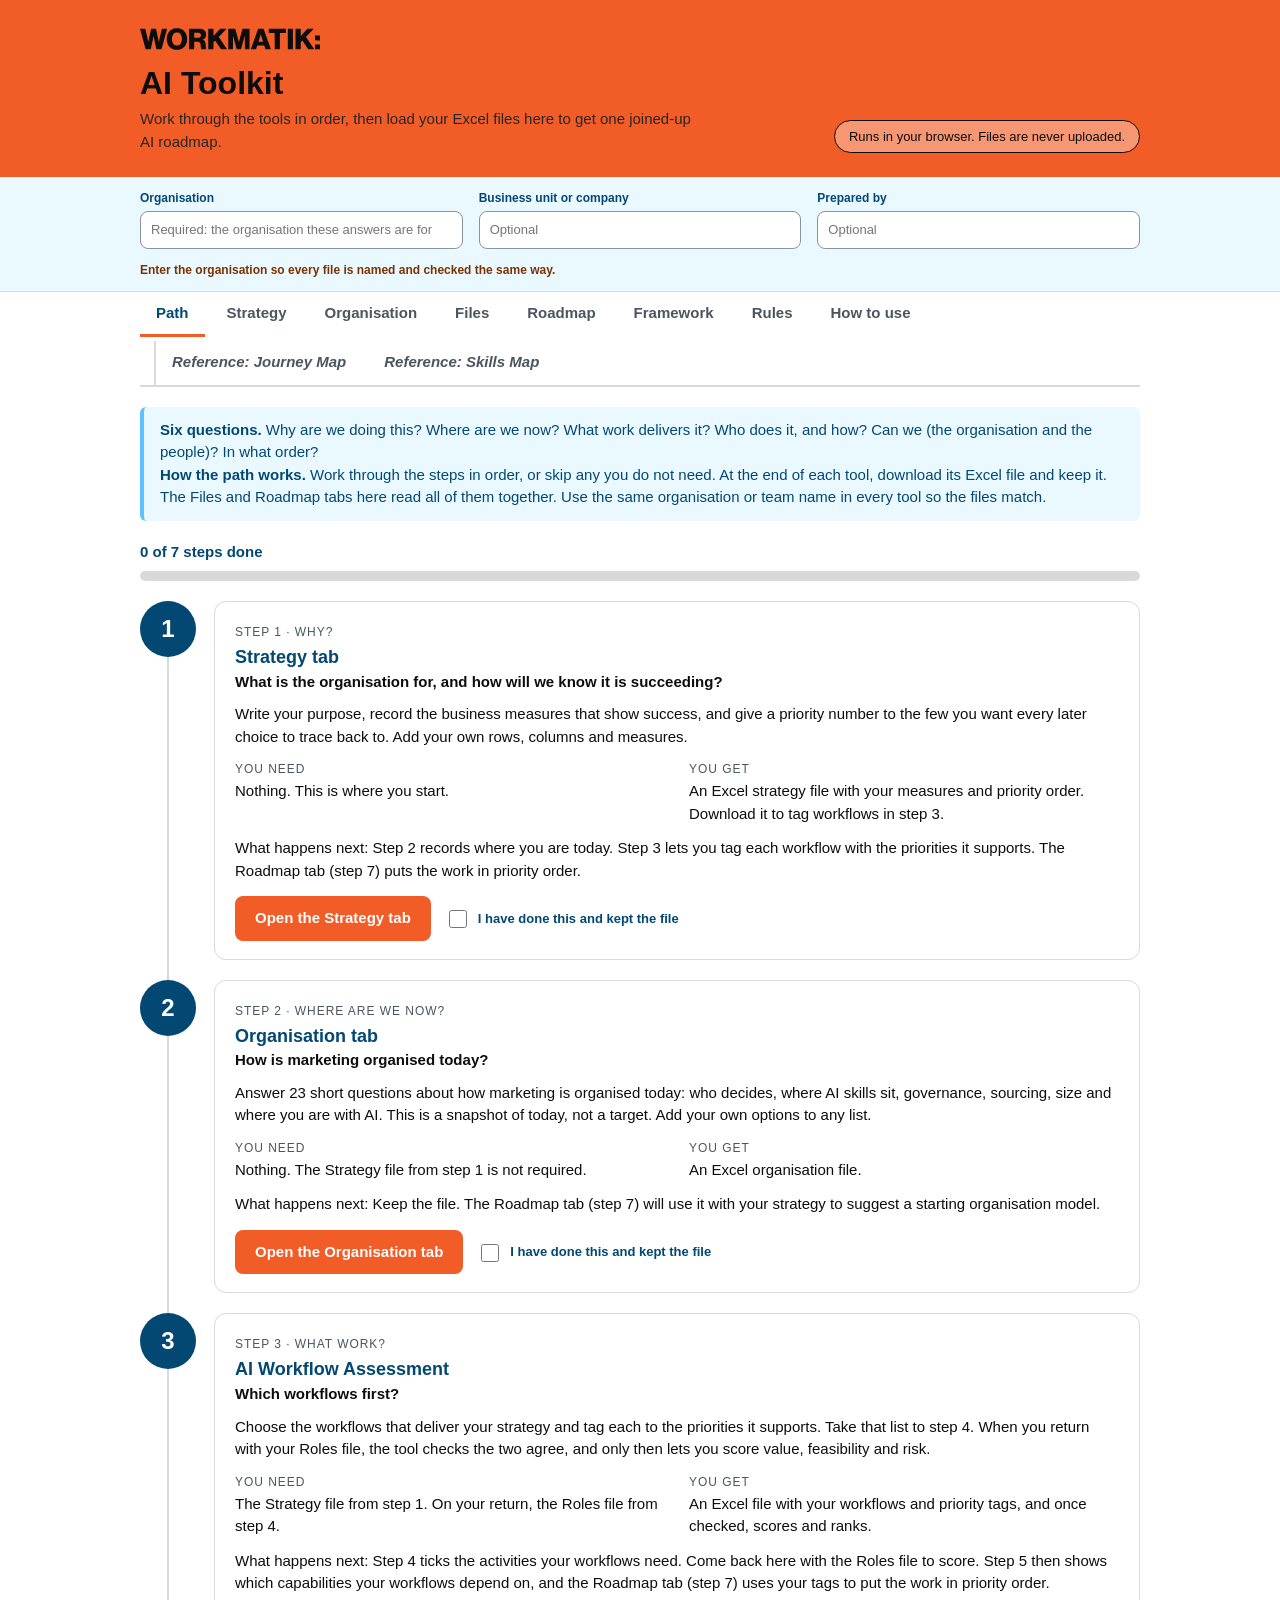
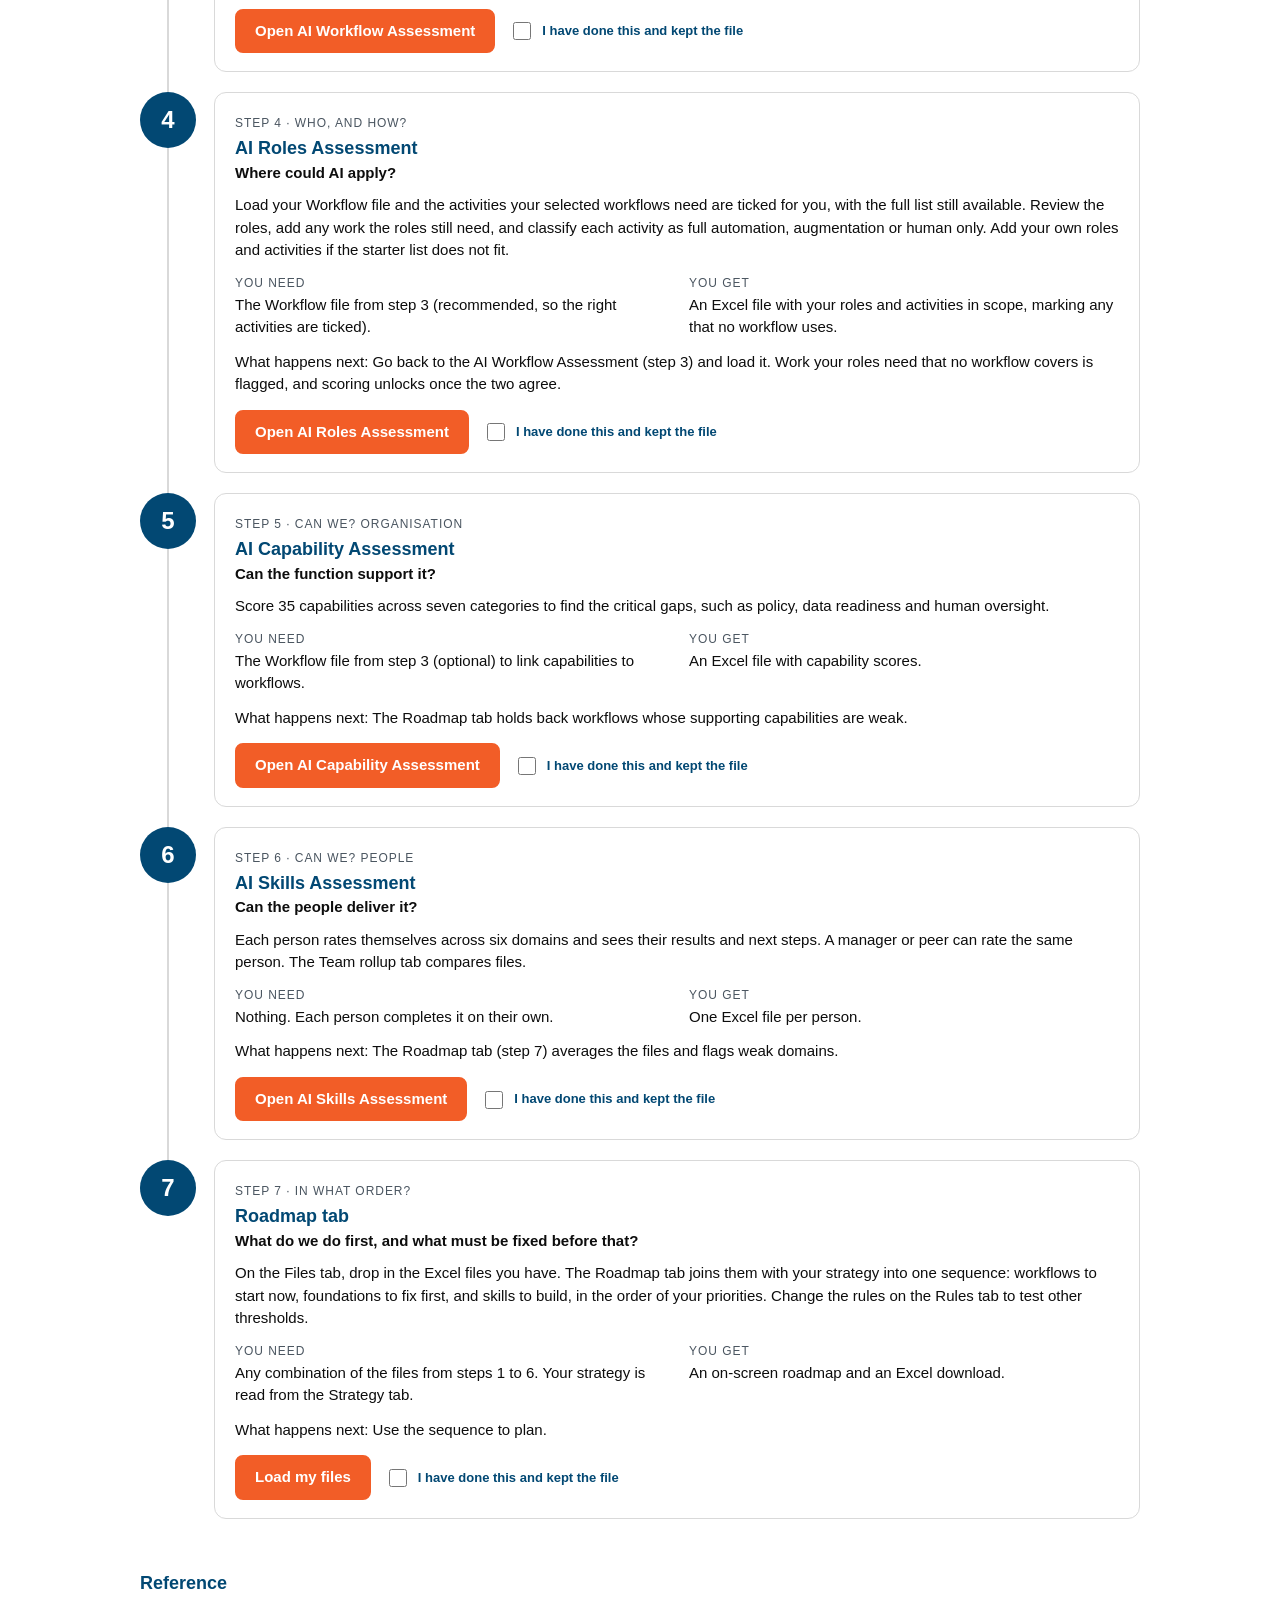
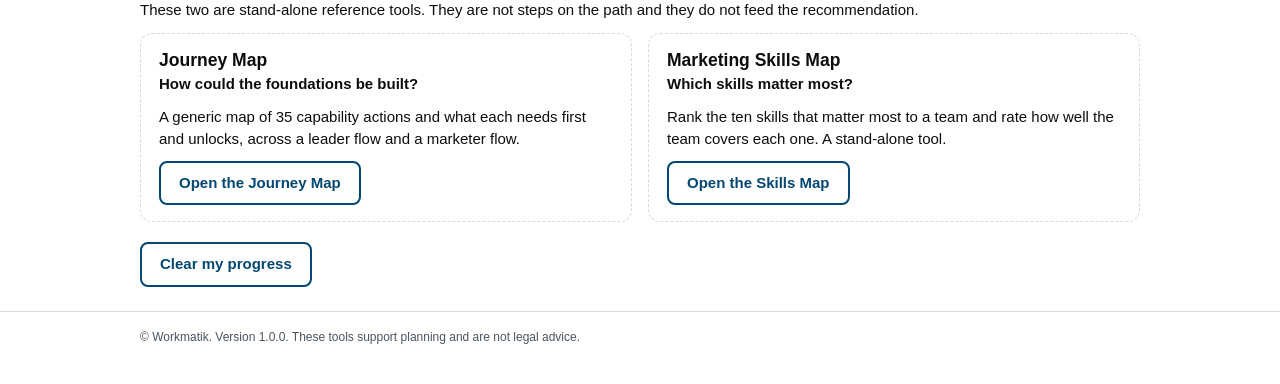
==== commit 1c4cdb9a: "Implement end-to-end test feedback: Path ticks, orange buttons, shape of team, team skills file, rol" ====
--- a/index.html
+++ b/index.html
@@ -24,7 +24,7 @@
 <link rel="stylesheet" href="css/styles.css?v=1">
 <link rel="stylesheet" href="css/toolkit.css?v=11">
 <link rel="stylesheet" href="css/framework.css?v=1">
-<link rel="stylesheet" href="css/workmatik-shared.css?v=3x">
+<link rel="stylesheet" href="css/workmatik-shared.css?v=4">
 </head>
 <body>
 <a class="skip" href="#main">Skip to content</a>
@@ -391,11 +391,11 @@
 <footer class="site-footer"><div class="wrap"><p>&copy; Workmatik. Version <span id="fwVersion"></span>. These tools support planning and are not legal advice.</p></div></footer>
 <script src="lib/xlsx.full.min.js"></script>
 <script src="lib/exceljs.min.js"></script>
-<script src="js/workmatik-shared.js?v=5"></script>
-<script src="js/archetypes.js?v=11"></script>
-<script src="js/strategy-matrix.js?v=9"></script>
-<script src="js/organisation.js?v=4"></script>
-<script src="js/strategy.js?v=23"></script>
-<script src="js/path.js?v=7"></script>
+<script src="js/workmatik-shared.js?v=6"></script>
+<script src="js/archetypes.js?v=12"></script>
+<script src="js/strategy-matrix.js?v=10"></script>
+<script src="js/organisation.js?v=5"></script>
+<script src="js/strategy.js?v=26"></script>
+<script src="js/path.js?v=8"></script>
 </body>
 </html>
--- a/css/workmatik-shared.css
+++ b/css/workmatik-shared.css
@@ -59,3 +59,9 @@
 .wm-btn.danger { background: #B42318; border-color: #B42318; color: #fff; }
 .wm-btn.danger:hover { background: #8F1B12; border-color: #8F1B12; }
 .wm-btn:focus-visible { outline: 3px solid #5DC1FF; outline-offset: 2px; }
+
+/* Primary buttons: Workmatik orange with white text, the same across every tool. */
+.btn.primary,.btn.wm-orange{background:#F25D27;border-color:#F25D27;color:#fff}
+.btn.primary:hover,.btn.wm-orange:hover{background:#C8431A;border-color:#C8431A;color:#fff}
+.wm-reminder{display:flex;flex-wrap:wrap;align-items:center;gap:12px;margin:14px 0;padding:12px 14px;border:1.5px solid #5DC1FF;border-radius:10px;background:#EAF9FF}
+.wm-reminder p{margin:0;flex:1 1 260px}
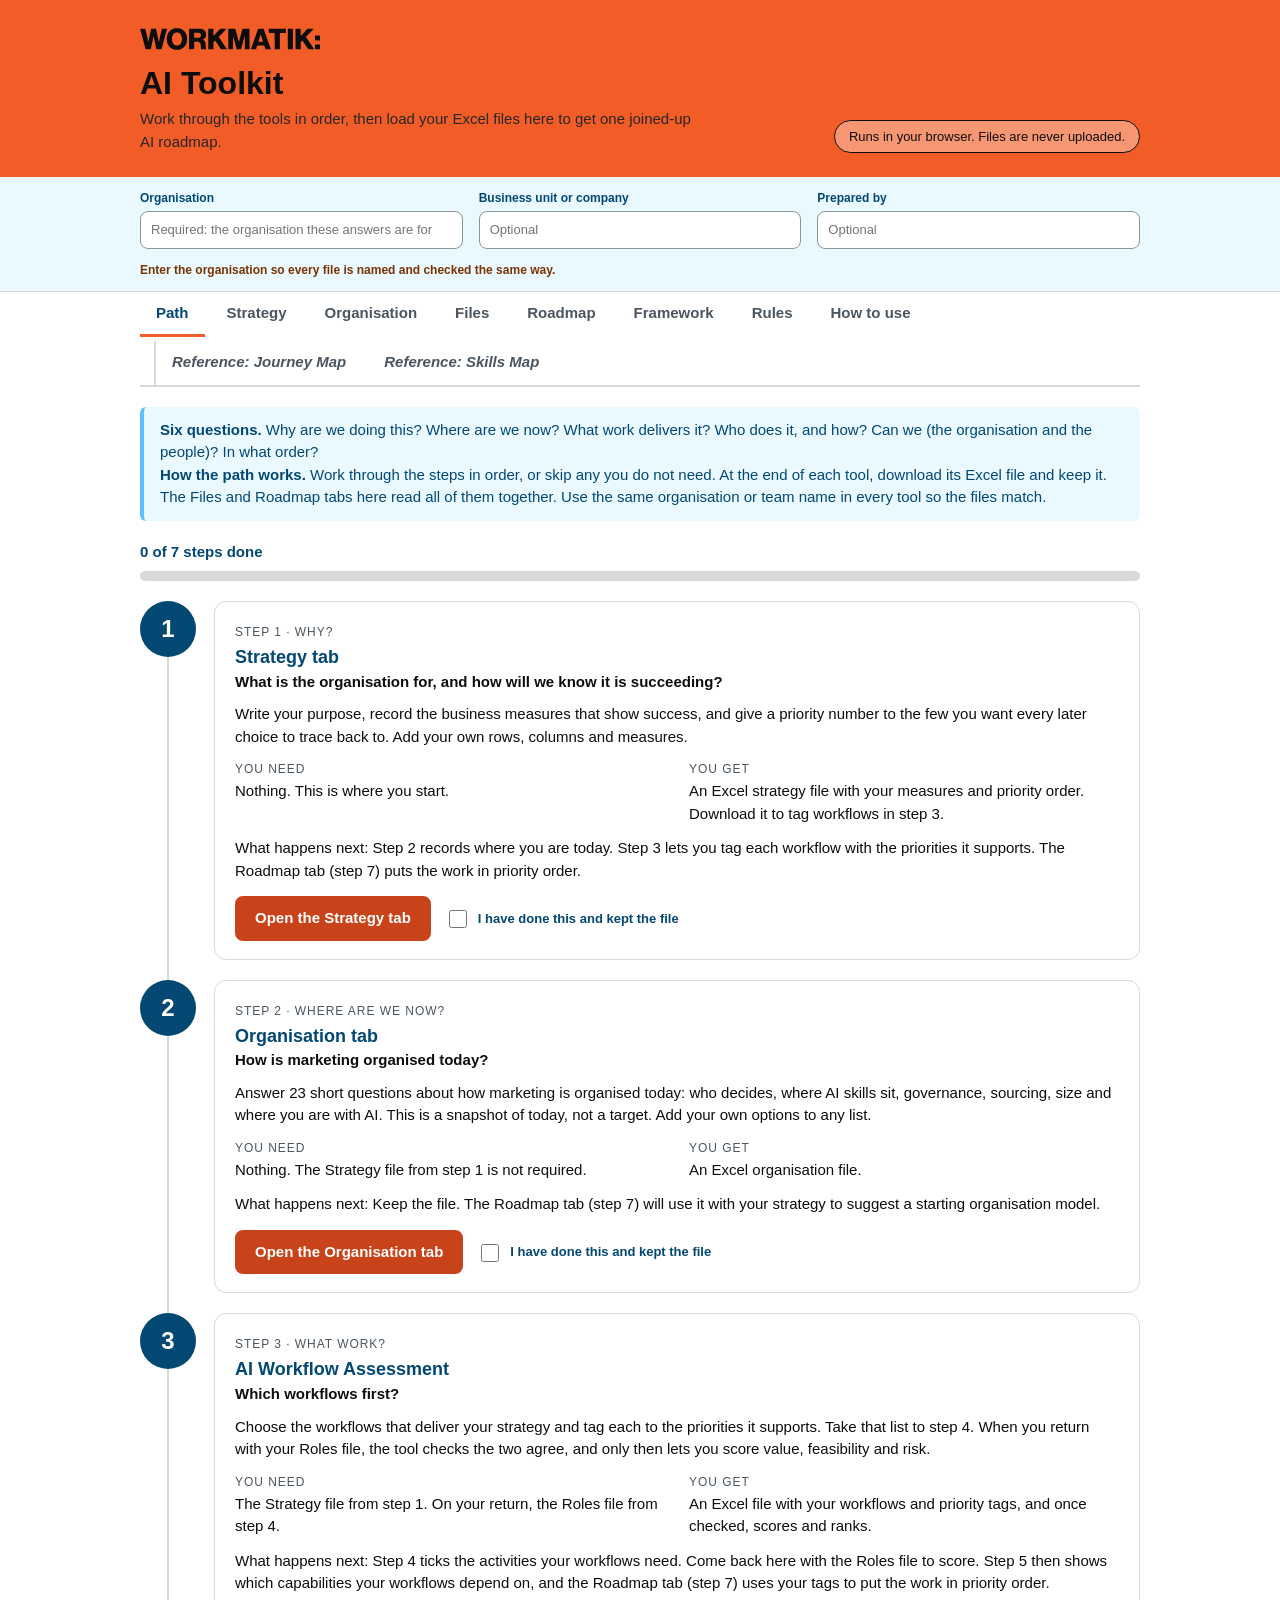
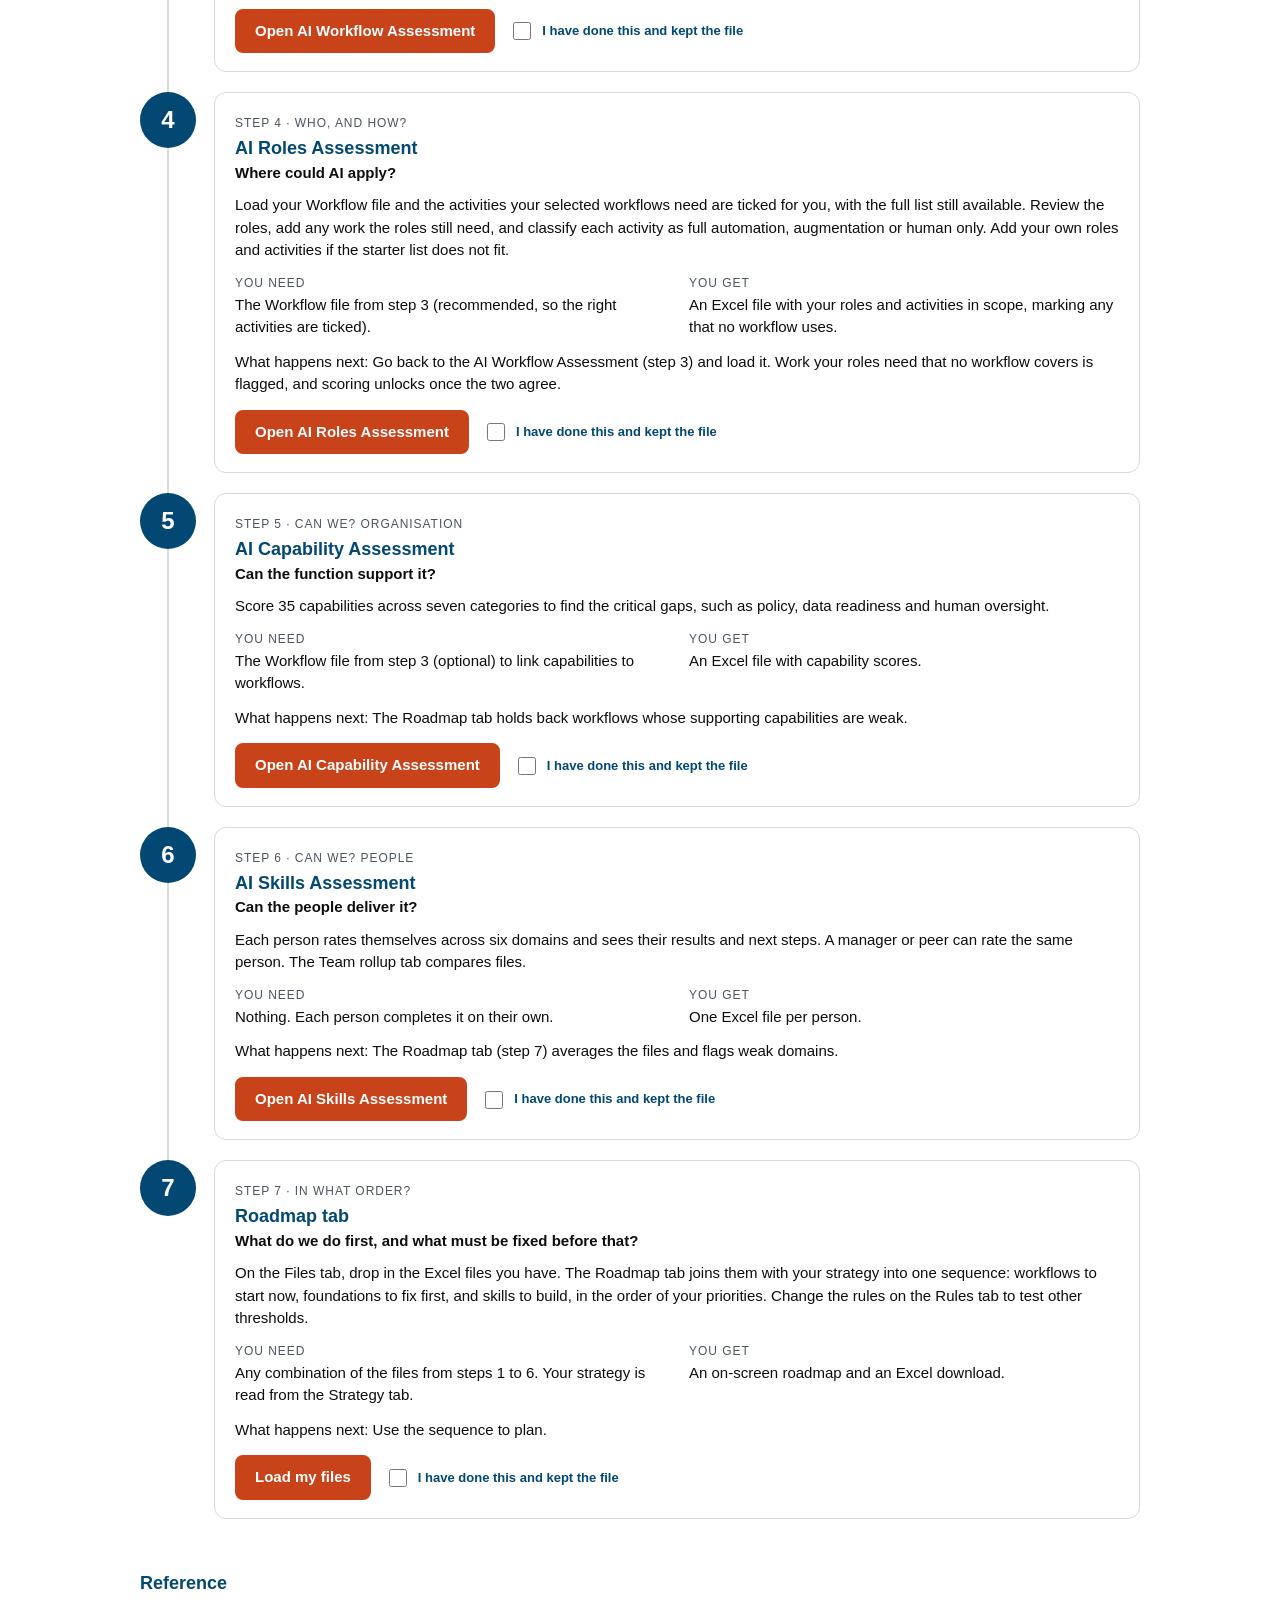
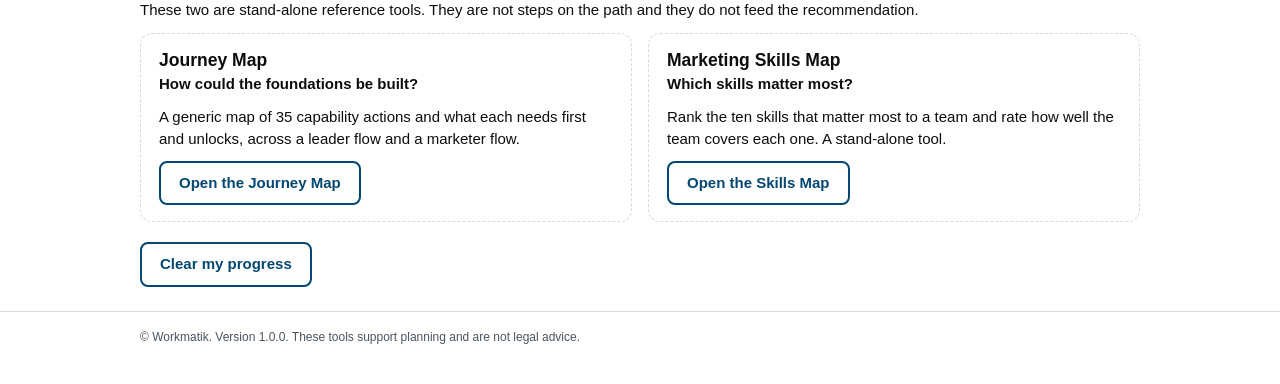
==== commit c67f7172: "Accessible orange buttons (4.9:1), focus ring, AI disclosure labelling step in publishing workflows " ====
--- a/index.html
+++ b/index.html
@@ -21,10 +21,10 @@
 <link rel="apple-touch-icon" sizes="180x180" href="apple-touch-icon.png">
 <meta name="apple-mobile-web-app-title" content="AI Toolkit">
 <link rel="manifest" href="site.webmanifest">
-<link rel="stylesheet" href="css/styles.css?v=1">
+<link rel="stylesheet" href="css/styles.css?v=17">
 <link rel="stylesheet" href="css/toolkit.css?v=11">
 <link rel="stylesheet" href="css/framework.css?v=1">
-<link rel="stylesheet" href="css/workmatik-shared.css?v=4">
+<link rel="stylesheet" href="css/workmatik-shared.css?v=5">
 </head>
 <body>
 <a class="skip" href="#main">Skip to content</a>
--- a/css/styles.css
+++ b/css/styles.css
@@ -62,8 +62,8 @@
 /* Buttons and inputs */
 .btn { font: inherit; font-weight: 600; display: inline-block; padding: 9px 18px; border-radius: 8px; border: 2px solid var(--navy); background: var(--white); color: var(--navy); cursor: pointer; }
 .btn:hover { background: var(--pale); }
-.btn.primary { background: var(--orange); border-color: var(--orange); color: var(--ink); }
-.btn.primary:hover { background: var(--orange-dark); border-color: var(--orange-dark); color: var(--white); }
+.btn.primary { background: #C8431A; border-color: #C8431A; color: #fff; }
+.btn.primary:hover { background: #9E3010; border-color: #9E3010; color: #fff; }
 input[type="text"], select { font: inherit; padding: 8px 10px; border: 1px solid #8A949C; border-radius: 8px; background: var(--white); color: var(--ink); width: 100%; }
 label { display: block; font-weight: 600; font-size: 13px; color: var(--navy); }
 label input, label select { margin-top: 4px; font-weight: 400; }
--- a/css/workmatik-shared.css
+++ b/css/workmatik-shared.css
@@ -54,14 +54,15 @@
 .wm-modal-actions { display: flex; gap: 10px; flex-wrap: wrap; margin-top: 16px; }
 .wm-btn { font: inherit; font-weight: 600; font-size: 14px; padding: 9px 18px; border-radius: 8px; border: 2px solid #024873; background: #fff; color: #024873; cursor: pointer; }
 .wm-btn:hover { background: #EAF9FF; }
-.wm-btn.primary { background: #F25D27; border-color: #F25D27; color: #0D0D0D; }
-.wm-btn.primary:hover { background: #D94A17; border-color: #D94A17; color: #fff; }
+.wm-btn.primary { background: #C8431A; border-color: #C8431A; color: #fff; }
+.wm-btn.primary:hover { background: #9E3010; border-color: #9E3010; color: #fff; }
 .wm-btn.danger { background: #B42318; border-color: #B42318; color: #fff; }
 .wm-btn.danger:hover { background: #8F1B12; border-color: #8F1B12; }
 .wm-btn:focus-visible { outline: 3px solid #5DC1FF; outline-offset: 2px; }
 
-/* Primary buttons: Workmatik orange with white text, the same across every tool. */
-.btn.primary,.btn.wm-orange{background:#F25D27;border-color:#F25D27;color:#fff}
-.btn.primary:hover,.btn.wm-orange:hover{background:#C8431A;border-color:#C8431A;color:#fff}
+/* Primary buttons: deep Workmatik orange with white text (contrast 4.9:1, WCAG AA), the same across every tool. */
+.btn.primary,.btn.wm-orange{background:#C8431A;border-color:#C8431A;color:#fff;font-weight:600}
+.btn.primary:hover,.btn.wm-orange:hover{background:#9E3010;border-color:#9E3010;color:#fff}
+.btn:focus-visible,.wm-btn:focus-visible,button:focus-visible{outline:3px solid #024873;outline-offset:2px;box-shadow:0 0 0 2px #fff}
 .wm-reminder{display:flex;flex-wrap:wrap;align-items:center;gap:12px;margin:14px 0;padding:12px 14px;border:1.5px solid #5DC1FF;border-radius:10px;background:#EAF9FF}
 .wm-reminder p{margin:0;flex:1 1 260px}
